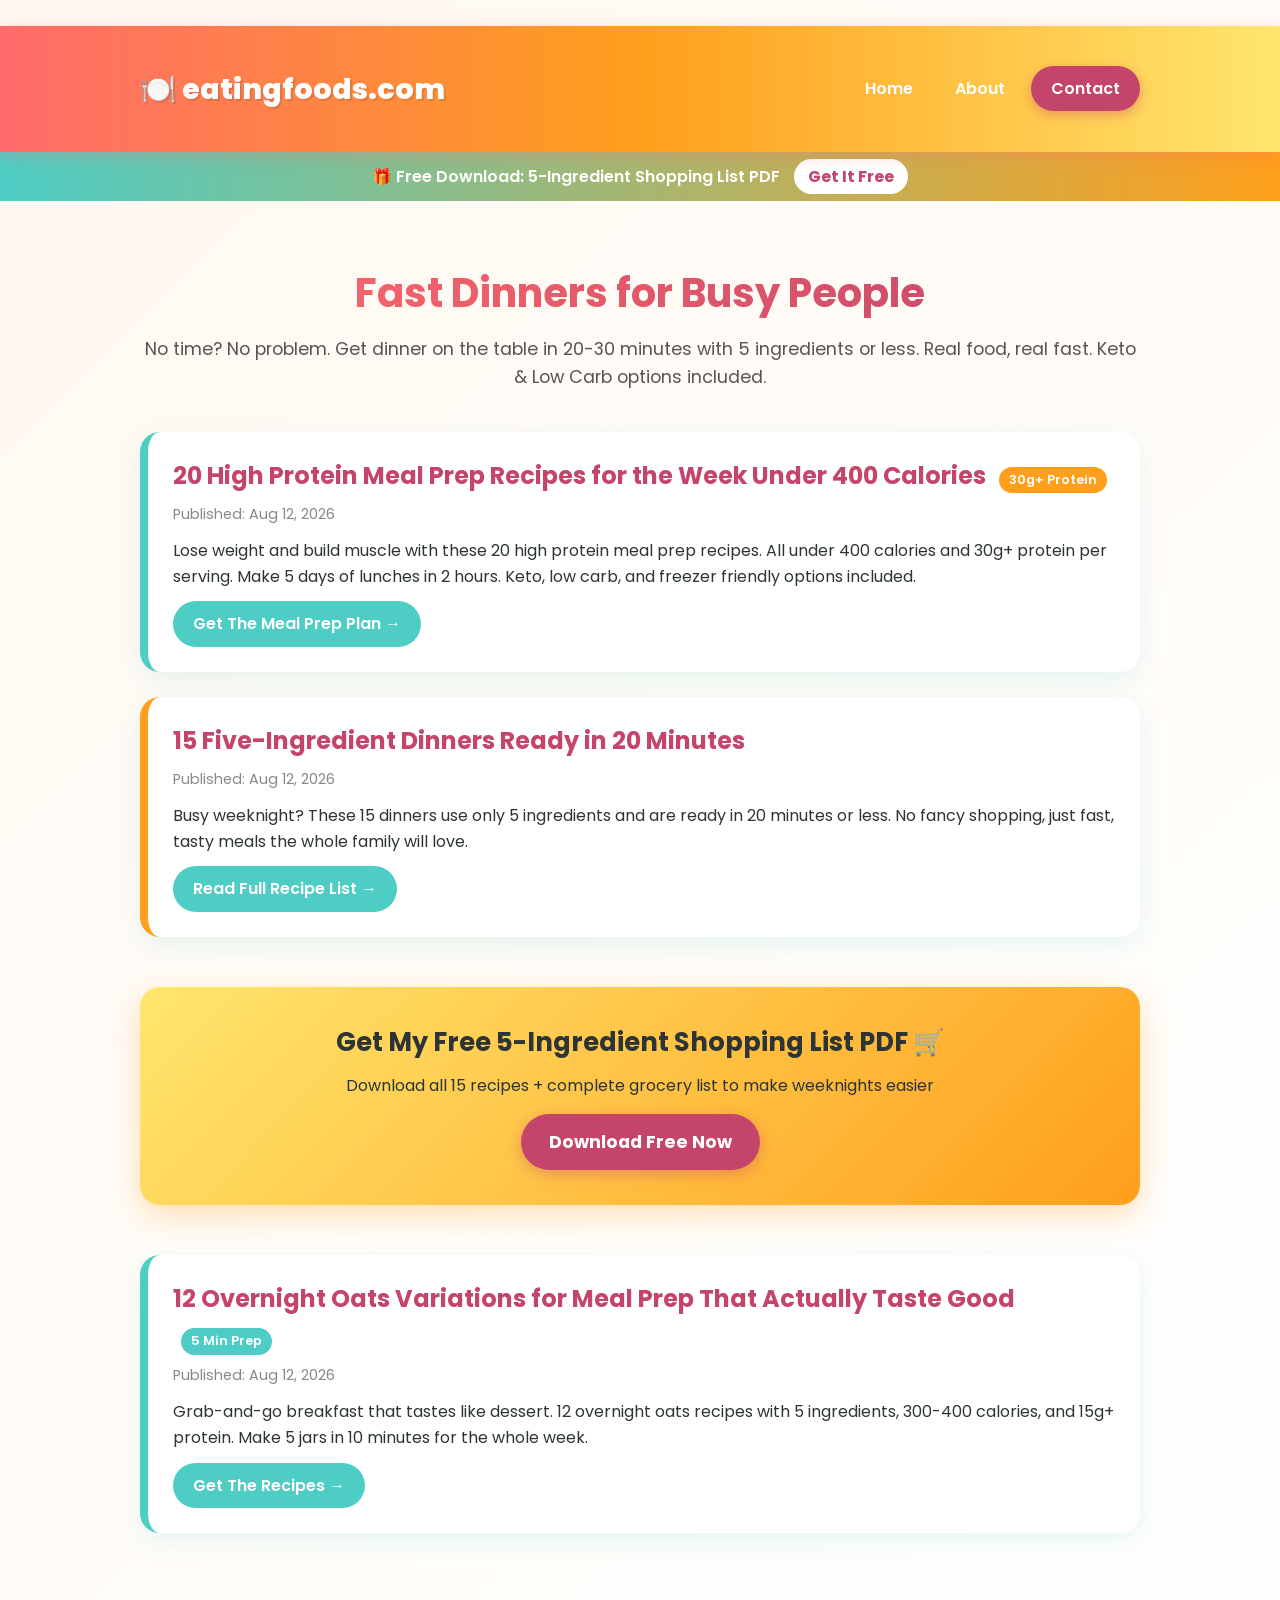
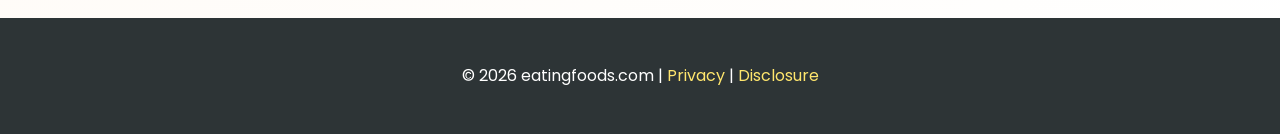
==== index.html @ 39c59da4 "Update index.html" ====
<!DOCTYPE html>
<html lang="en">
<head>
  <meta charset="UTF-8">
  <meta name="viewport" content="width=device-width, initial-scale=1.0">
  <title>eatingfoods.com - Fast Dinners for Busy People</title>
  <meta name="description" content="Quick, easy, and healthy dinner recipes ready in 30 minutes or less. Perfect for weeknights with 5 ingredients or less. Keto, Low Carb, and family friendly meals.">
  <link rel="canonical" href="https://eatingfoods.com/">
  <link href="https://fonts.googleapis.com/css2?family=Poppins:wght@400;600;800&display=swap" rel="stylesheet">

  <style>
    /* ===== COLOR PALETTE ===== */
    :root {
      --tomato: #FF6B6B;
      --lemon: #FFE66D;
      --mint: #4ECDC4;
      --peach: #FF9F1C;
      --berry: #C44569;
      --cream: #FFF8F0;
      --dark: #2D3436;
    }

    * { margin: 0; padding: 0; box-sizing: border-box; }

    body {
      font-family: 'Poppins', 'Segoe UI', sans-serif;
      background: linear-gradient(135deg, var(--cream) 0%, #FFFFFF 100%);
      color: var(--dark);
      line-height: 1.6;
    }

    .container {
      width: 90%;
      max-width: 1000px;
      margin: 0 auto;
      padding: 20px 0;
    }

    /* ===== HEADER ===== */
    header {
      background: linear-gradient(90deg, var(--tomato), var(--peach), var(--lemon));
      padding: 20px 0;
      box-shadow: 0 4px 15px rgba(255, 107, 107, 0.3);
      position: sticky;
      top: 0;
      z-index: 100;
    }

    .logo {
      font-size: 1.8rem;
      font-weight: 800;
      color: white;
      text-decoration: none;
      text-shadow: 2px 2px 0px rgba(0,0,0,0.1);
    }

    header .container {
      display: flex;
      justify-content: space-between;
      align-items: center;
    }

    nav {
      display: flex;
      gap: 10px;
      align-items: center;
    }

    nav a {
      color: white;
      text-decoration: none;
      font-weight: 600;
      padding: 8px 16px;
      border-radius: 20px;
      transition: all 0.3s ease;
    }

    nav a:hover {
      background: rgba(255,255,255,0.25);
      transform: translateY(-2px);
    }

    /* CONTACT BUTTON STYLE */
    nav a.btn-contact {
      background: var(--berry);
      color: white;
      padding: 10px 20px;
      border-radius: 30px;
      box-shadow: 0 4px 12px rgba(196, 69, 105, 0.4);
    }

    nav a.btn-contact:hover {
      background: var(--tomato);
      transform: translateY(-2px) scale(1.05);
    }

    /* ===== ANNOUNCEMENT BAR ===== */
    .announce-bar {
      background: linear-gradient(90deg, var(--mint), var(--peach));
      padding: 12px 0;
      text-align: center;
      color: white;
      font-weight: 600;
    }
    .announce-bar a {
      background: white;
      color: var(--berry);
      padding: 6px 14px;
      border-radius: 20px;
      text-decoration: none;
      margin-left: 10px;
      font-weight: 700;
      transition: all 0.3s ease;
    }
    .announce-bar a:hover {
      background: var(--lemon);
      transform: scale(1.05);
    }

    /* ===== MAIN CONTENT ===== */
    main h1 {
      font-size: 2.5rem;
      text-align: center;
      margin: 40px 0 10px;
      background: linear-gradient(90deg, var(--tomato), var(--berry));
      -webkit-background-clip: text;
      -webkit-text-fill-color: transparent;
      background-clip: text;
    }

    main > p {
      text-align: center;
      font-size: 1.1rem;
      color: #555;
      margin-bottom: 40px;
    }

    /* ===== POST CARDS ===== */
    .post-card {
      background: white;
      border-radius: 20px;
      padding: 25px;
      margin-bottom: 25px;
      box-shadow: 0 8px 25px rgba(78, 205, 196, 0.15);
      border-left: 8px solid var(--mint);
      transition: transform 0.3s ease, box-shadow 0.3s ease;
      position: relative;
    }

    .post-card.featured {
      border-left-color: var(--berry);
      background: linear-gradient(135deg, #FFF 0%, var(--cream) 100%);
    }

    .post-card.featured::before {
      content: "🔥 NEW";
      position: absolute;
      top: 15px;
      right: 20px;
      background: var(--tomato);
      color: white;
      font-size: 0.75rem;
      font-weight: 700;
      padding: 4px 10px;
      border-radius: 20px;
    }

    .post-card:nth-child(4) {
      border-left-color: var(--peach);
    }

    .post-card:nth-child(5) {
      border-left-color: var(--tomato);
    }

    .post-card:hover {
      transform: translateY(-5px);
      box-shadow: 0 12px 35px rgba(255, 107, 107, 0.25);
    }

    .post-card h2 a {
      color: var(--berry);
      text-decoration: none;
      font-size: 1.5rem;
    }

    .post-card h2 a:hover {
      color: var(--tomato);
      text-decoration: underline;
    }

    .meta {
      color: #888;
      font-size: 0.9rem;
      margin: 8px 0 12px;
    }

    .badge {
      display: inline-block;
      background: var(--mint);
      color: white;
      font-size: 0.8rem;
      font-weight: 600;
      padding: 3px 10px;
      border-radius: 15px;
      margin-left: 8px;
    }

    .badge.protein {
      background: var(--peach);
    }

    .post-card > a {
      display: inline-block;
      margin-top: 12px;
      background: var(--mint);
      color: white;
      padding: 10px 20px;
      border-radius: 30px;
      text-decoration: none;
      font-weight: 600;
      transition: all 0.3s ease;
    }

    .post-card > a:hover {
      background: var(--peach);
      transform: scale(1.05);
    }

    /* ===== CTA BOX ===== */
    .cta {
      background: linear-gradient(135deg, var(--lemon), var(--peach));
      padding: 35px;
      border-radius: 20px;
      text-align: center;
      margin: 50px 0;
      box-shadow: 0 10px 30px rgba(255, 159, 28, 0.3);
    }

    .cta h3 {
      font-size: 1.6rem;
      color: var(--dark);
      margin-bottom: 10px;
    }

    .cta a {
      display: inline-block;
      margin-top: 15px;
      background: var(--berry);
      color: white;
      padding: 14px 28px;
      border-radius: 50px;
      text-decoration: none;
      font-weight: 700;
      font-size: 1.1rem;
      box-shadow: 0 4px 15px rgba(196, 69, 105, 0.4);
      transition: all 0.3s ease;
    }

    .cta a:hover {
      background: var(--tomato);
      transform: translateY(-3px);
    }

    /* ===== FOOTER ===== */
    footer {
      background: var(--dark);
      color: white;
      text-align: center;
      padding: 25px 0;
      margin-top: 40px;
    }

    footer a {
      color: var(--lemon);
      text-decoration: none;
    }

    footer a:hover {
      text-decoration: underline;
    }

    /* ===== MOBILE ===== */
    @media (max-width: 600px) {
      main h1 { font-size: 2rem; }
      header .container { flex-direction: column; gap: 15px; }
      nav { gap: 8px; flex-wrap: wrap; justify-content: center; }
      nav a { margin-left: 0; }
      .post-card.featured::before { top: 10px; right: 15px; }
      .announce-bar { font-size: 0.9rem; }
    }
  </style>
<script async src="https://www.googletagmanager.com/gtag/js?id=G-RNJBMH4K9X"></script>
‎<script>
‎  window.dataLayer = window.dataLayer || [];
‎  function gtag(){dataLayer.push(arguments);}
‎  gtag('js', new Date());
‎  gtag('config', 'G-RNJBMH4K9X');
‎</script>
</head>
<body>
  <header>
    <div class="container">
      <a href="index.html" class="logo">🍽️ eatingfoods.com</a>
      <nav>
        <a href="index.html">Home</a>
        <a href="about.html">About</a>
        <a href="contact.html" class="btn-contact">Contact</a>
      </nav>
    </div>
  </header>

  <!-- ANNOUNCEMENT BAR WITH FORM LINK -->
  <div class="announce-bar">
    🎁 Free Download: 5-Ingredient Shopping List PDF 
    <a href="https://preview.mailerlite.io/forms/2571621/195590738332878400/share" target="_blank">Get It Free</a>
  </div>

  <main class="container">
    <h1>Fast Dinners for Busy People</h1>
    <p>No time? No problem. Get dinner on the table in 20-30 minutes with 5 ingredients or less. Real food, real fast. Keto & Low Carb options included.</p>

    <!-- NEW HIGH PROTEIN ARTICLE ADDED HERE -->
    <div class="post-card">
      <h2><a href="high-protein-meal-prep-400-calories.html">20 High Protein Meal Prep Recipes for the Week Under 400 Calories <span class="badge protein">30g+ Protein</span></a></h2>
      <p class="meta">Published: Aug 12, 2026</p>
      <p>Lose weight and build muscle with these 20 high protein meal prep recipes. All under 400 calories and 30g+ protein per serving. Make 5 days of lunches in 2 hours. Keto, low carb, and freezer friendly options included.</p>
      <a href="high-protein-meal-prep-400-calories.html">Get The Meal Prep Plan →</a>
    </div>

    <div class="post-card">
      <h2><a href="15 Five-ingredient Dinners Ready in 20 minutes.html">15 Five-Ingredient Dinners Ready in 20 Minutes</a></h2>
      <p class="meta">Published: Aug 12, 2026</p>
      <p>Busy weeknight? These 15 dinners use only 5 ingredients and are ready in 20 minutes or less. No fancy shopping, just fast, tasty meals the whole family will love.</p>
      <a href="15 Five-ingredient Dinners Ready in 20 minutes.html">Read Full Recipe List →</a>
    </div>

    <!-- UPDATED CTA WITH FORM LINK -->
    <div class="cta">
      <h3>Get My Free 5-Ingredient Shopping List PDF 🛒</h3>
      <p>Download all 15 recipes + complete grocery list to make weeknights easier</p>
      <a href="https://preview.mailerlite.io/forms/2571621/195590738332878400/share" target="_blank">Download Free Now</a>
    </div>

    <div class="post-card">
      <h2><a href="overnight-oats-meal-prep.html">12 Overnight Oats Variations for Meal Prep That Actually Taste Good <span class="badge">5 Min Prep</span></a></h2>
      <p class="meta">Published: Aug 12, 2026</p>
      <p>Grab-and-go breakfast that tastes like dessert. 12 overnight oats recipes with 5 ingredients, 300-400 calories, and 15g+ protein. Make 5 jars in 10 minutes for the whole week.</p>
      <a href="overnight-oats-meal-prep.html">Get The Recipes →</a>
    </div>
  </main>

  <footer>
    <div class="container">
      <p>© 2026 eatingfoods.com | <a href="#">Privacy</a> | <a href="#">Disclosure</a></p>
    </div>
  </footer>
</body>
</html>
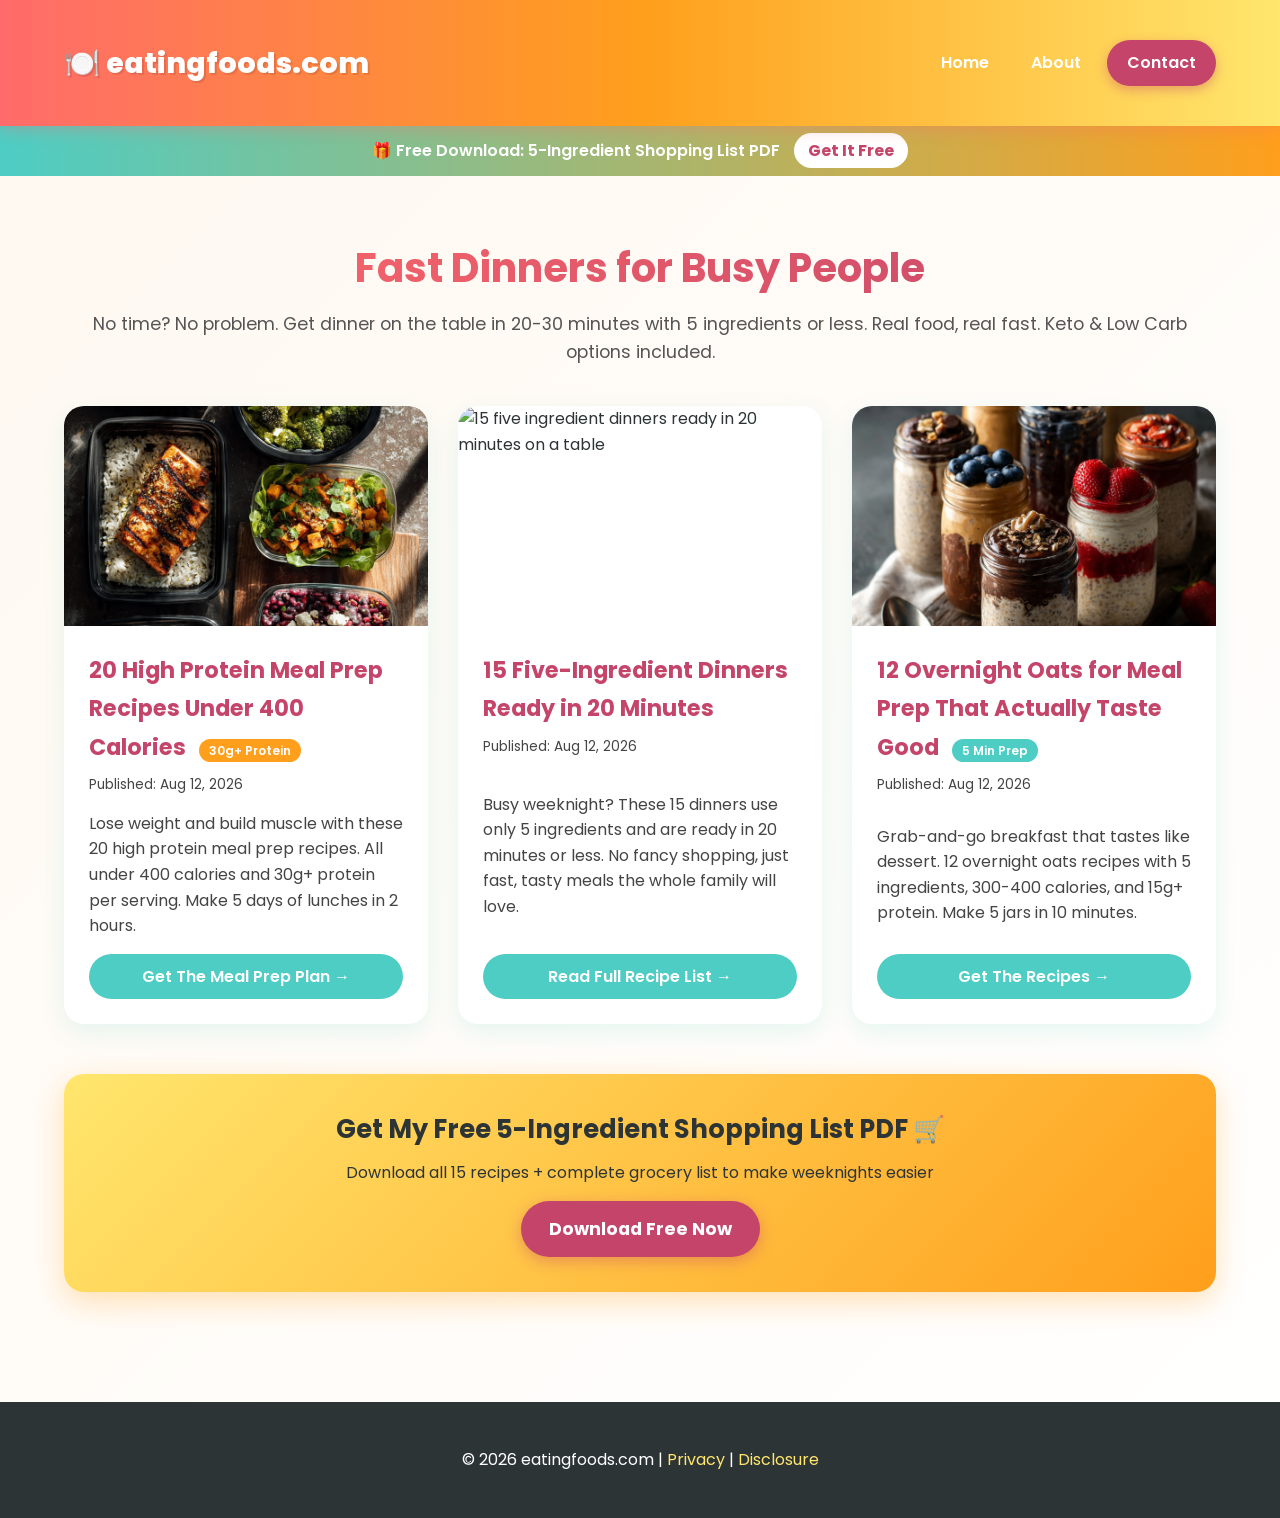
==== commit 26ff595d: "Update index.html" ====
--- a/index.html
+++ b/index.html
@@ -3,13 +3,12 @@
 <head>
   <meta charset="UTF-8">
   <meta name="viewport" content="width=device-width, initial-scale=1.0">
-  <title>eatingfoods.com - Fast Dinners for Busy People</title>
-  <meta name="description" content="Quick, easy, and healthy dinner recipes ready in 30 minutes or less. Perfect for weeknights with 5 ingredients or less. Keto, Low Carb, and family friendly meals.">
-  <link rel="canonical" href="https://eatingfoods.com/">
+  <title>eatingfoods.com - Quick Healthy Meal Prep & 20-Minute Dinners</title>
+  <meta name="description" content="Fast, healthy meal prep recipes for busy people. 20 high protein meals under 400 cal, 15 five-ingredient dinners in 20 min, and 12 overnight oats. Keto & low carb options.">
+  <link rel="canonical" href="https://patr1ck0j.github.io/eatingfoods/">
   <link href="https://fonts.googleapis.com/css2?family=Poppins:wght@400;600;800&display=swap" rel="stylesheet">
 
   <style>
-    /* ===== COLOR PALETTE ===== */
     :root {
       --tomato: #FF6B6B;
       --lemon: #FFE66D;
@@ -31,12 +30,11 @@
 
     .container {
       width: 90%;
-      max-width: 1000px;
+      max-width: 1200px;
       margin: 0 auto;
       padding: 20px 0;
     }
 
-    /* ===== HEADER ===== */
     header {
       background: linear-gradient(90deg, var(--tomato), var(--peach), var(--lemon));
       padding: 20px 0;
@@ -60,12 +58,7 @@
       align-items: center;
     }
 
-    nav {
-      display: flex;
-      gap: 10px;
-      align-items: center;
-    }
-
+    nav { display: flex; gap: 10px; align-items: center; }
     nav a {
       color: white;
       text-decoration: none;
@@ -74,13 +67,7 @@
       border-radius: 20px;
       transition: all 0.3s ease;
     }
-
-    nav a:hover {
-      background: rgba(255,255,255,0.25);
-      transform: translateY(-2px);
-    }
-
-    /* CONTACT BUTTON STYLE */
+    nav a:hover { background: rgba(255,255,255,0.25); transform: translateY(-2px); }
     nav a.btn-contact {
       background: var(--berry);
       color: white;
@@ -88,13 +75,8 @@
       border-radius: 30px;
       box-shadow: 0 4px 12px rgba(196, 69, 105, 0.4);
     }
-
-    nav a.btn-contact:hover {
-      background: var(--tomato);
-      transform: translateY(-2px) scale(1.05);
-    }
-
-    /* ===== ANNOUNCEMENT BAR ===== */
+    nav a.btn-contact:hover { background: var(--tomato); transform: translateY(-2px) scale(1.05); }
+
     .announce-bar {
       background: linear-gradient(90deg, var(--mint), var(--peach));
       padding: 12px 0;
@@ -112,12 +94,8 @@
       font-weight: 700;
       transition: all 0.3s ease;
     }
-    .announce-bar a:hover {
-      background: var(--lemon);
-      transform: scale(1.05);
-    }
-
-    /* ===== MAIN CONTENT ===== */
+    .announce-bar a:hover { background: var(--lemon); transform: scale(1.05); }
+
     main h1 {
       font-size: 2.5rem;
       text-align: center;
@@ -135,63 +113,53 @@
       margin-bottom: 40px;
     }
 
-    /* ===== POST CARDS ===== */
+    .post-grid {
+      display: grid;
+      grid-template-columns: repeat(auto-fit, minmax(320px, 1fr));
+      gap: 30px;
+      margin-bottom: 50px;
+    }
+
     .post-card {
       background: white;
       border-radius: 20px;
+      overflow: hidden;
+      box-shadow: 0 8px 25px rgba(78, 205, 196, 0.15);
+      transition: transform 0.3s ease, box-shadow 0.3s ease;
+      display: flex;
+      flex-direction: column;
+    }
+
+    .post-card:hover {
+      transform: translateY(-8px);
+      box-shadow: 0 12px 35px rgba(255, 107, 107, 0.25);
+    }
+
+    .post-card img {
+      width: 100%;
+      height: 220px;
+      object-fit: cover;
+      display: block;
+    }
+
+    .post-content {
       padding: 25px;
-      margin-bottom: 25px;
-      box-shadow: 0 8px 25px rgba(78, 205, 196, 0.15);
-      border-left: 8px solid var(--mint);
-      transition: transform 0.3s ease, box-shadow 0.3s ease;
-      position: relative;
-    }
-
-    .post-card.featured {
-      border-left-color: var(--berry);
-      background: linear-gradient(135deg, #FFF 0%, var(--cream) 100%);
-    }
-
-    .post-card.featured::before {
-      content: "🔥 NEW";
-      position: absolute;
-      top: 15px;
-      right: 20px;
-      background: var(--tomato);
-      color: white;
-      font-size: 0.75rem;
-      font-weight: 700;
-      padding: 4px 10px;
-      border-radius: 20px;
-    }
-
-    .post-card:nth-child(4) {
-      border-left-color: var(--peach);
-    }
-
-    .post-card:nth-child(5) {
-      border-left-color: var(--tomato);
-    }
-
-    .post-card:hover {
-      transform: translateY(-5px);
-      box-shadow: 0 12px 35px rgba(255, 107, 107, 0.25);
+      flex-grow: 1;
+      display: flex;
+      flex-direction: column;
     }
 
     .post-card h2 a {
       color: var(--berry);
       text-decoration: none;
-      font-size: 1.5rem;
-    }
-
-    .post-card h2 a:hover {
-      color: var(--tomato);
-      text-decoration: underline;
-    }
+      font-size: 1.4rem;
+      line-height: 1.3;
+    }
+    .post-card h2 a:hover { color: var(--tomato); text-decoration: underline; }
 
     .meta {
       color: #888;
-      font-size: 0.9rem;
+      font-size: 0.85rem;
       margin: 8px 0 12px;
     }
 
@@ -199,35 +167,34 @@
       display: inline-block;
       background: var(--mint);
       color: white;
-      font-size: 0.8rem;
+      font-size: 0.75rem;
       font-weight: 600;
-      padding: 3px 10px;
+      padding: 4px 10px;
       border-radius: 15px;
       margin-left: 8px;
     }
-
-    .badge.protein {
-      background: var(--peach);
-    }
-
-    .post-card > a {
+    .badge.protein { background: var(--peach); }
+
+    .post-card p {
+      flex-grow: 1;
+      margin-bottom: 15px;
+      color: #444;
+    }
+
+    .post-card .btn {
       display: inline-block;
-      margin-top: 12px;
+      margin-top: auto;
       background: var(--mint);
       color: white;
       padding: 10px 20px;
       border-radius: 30px;
       text-decoration: none;
       font-weight: 600;
+      text-align: center;
       transition: all 0.3s ease;
     }
-
-    .post-card > a:hover {
-      background: var(--peach);
-      transform: scale(1.05);
-    }
-
-    /* ===== CTA BOX ===== */
+    .post-card .btn:hover { background: var(--peach); transform: scale(1.05); }
+
     .cta {
       background: linear-gradient(135deg, var(--lemon), var(--peach));
       padding: 35px;
@@ -236,13 +203,7 @@
       margin: 50px 0;
       box-shadow: 0 10px 30px rgba(255, 159, 28, 0.3);
     }
-
-    .cta h3 {
-      font-size: 1.6rem;
-      color: var(--dark);
-      margin-bottom: 10px;
-    }
-
+    .cta h3 { font-size: 1.6rem; color: var(--dark); margin-bottom: 10px; }
     .cta a {
       display: inline-block;
       margin-top: 15px;
@@ -256,13 +217,8 @@
       box-shadow: 0 4px 15px rgba(196, 69, 105, 0.4);
       transition: all 0.3s ease;
     }
-
-    .cta a:hover {
-      background: var(--tomato);
-      transform: translateY(-3px);
-    }
-
-    /* ===== FOOTER ===== */
+    .cta a:hover { background: var(--tomato); transform: translateY(-3px); }
+
     footer {
       background: var(--dark);
       color: white;
@@ -270,33 +226,22 @@
       padding: 25px 0;
       margin-top: 40px;
     }
-
-    footer a {
-      color: var(--lemon);
-      text-decoration: none;
-    }
-
-    footer a:hover {
-      text-decoration: underline;
-    }
-
-    /* ===== MOBILE ===== */
-    @media (max-width: 600px) {
+    footer a { color: var(--lemon); text-decoration: none; }
+    footer a:hover { text-decoration: underline; }
+
+    @media (max-width: 768px) {
       main h1 { font-size: 2rem; }
       header .container { flex-direction: column; gap: 15px; }
-      nav { gap: 8px; flex-wrap: wrap; justify-content: center; }
-      nav a { margin-left: 0; }
-      .post-card.featured::before { top: 10px; right: 15px; }
-      .announce-bar { font-size: 0.9rem; }
+      .post-grid { grid-template-columns: 1fr; }
     }
   </style>
 <script async src="https://www.googletagmanager.com/gtag/js?id=G-RNJBMH4K9X"></script>
-‎<script>
-‎  window.dataLayer = window.dataLayer || [];
-‎  function gtag(){dataLayer.push(arguments);}
-‎  gtag('js', new Date());
-‎  gtag('config', 'G-RNJBMH4K9X');
-‎</script>
+<script>
+  window.dataLayer = window.dataLayer || [];
+  function gtag(){dataLayer.push(arguments);}
+  gtag('js', new Date());
+  gtag('config', 'G-RNJBMH4K9X');
+</script>
 </head>
 <body>
   <header>
@@ -310,7 +255,6 @@
     </div>
   </header>
 
-  <!-- ANNOUNCEMENT BAR WITH FORM LINK -->
   <div class="announce-bar">
     🎁 Free Download: 5-Ingredient Shopping List PDF 
     <a href="https://preview.mailerlite.io/forms/2571621/195590738332878400/share" target="_blank">Get It Free</a>
@@ -320,33 +264,45 @@
     <h1>Fast Dinners for Busy People</h1>
     <p>No time? No problem. Get dinner on the table in 20-30 minutes with 5 ingredients or less. Real food, real fast. Keto & Low Carb options included.</p>
 
-    <!-- NEW HIGH PROTEIN ARTICLE ADDED HERE -->
-    <div class="post-card">
-      <h2><a href="high-protein-meal-prep-400-calories.html">20 High Protein Meal Prep Recipes for the Week Under 400 Calories <span class="badge protein">30g+ Protein</span></a></h2>
-      <p class="meta">Published: Aug 12, 2026</p>
-      <p>Lose weight and build muscle with these 20 high protein meal prep recipes. All under 400 calories and 30g+ protein per serving. Make 5 days of lunches in 2 hours. Keto, low carb, and freezer friendly options included.</p>
-      <a href="high-protein-meal-prep-400-calories.html">Get The Meal Prep Plan →</a>
+    <!-- GRID OF POSTS -->
+    <div class="post-grid">
+      
+      <article class="post-card">
+        <img src="images/high-protein-meal-prep-400-calories.jpg" alt="20 high protein meal prep recipes under 400 calories in containers" loading="lazy">
+        <div class="post-content">
+          <h2><a href="high-protein-meal-prep-400-calories.html">20 High Protein Meal Prep Recipes Under 400 Calories <span class="badge protein">30g+ Protein</span></a></h2>
+          <p class="meta">Published: Aug 12, 2026</p>
+          <p>Lose weight and build muscle with these 20 high protein meal prep recipes. All under 400 calories and 30g+ protein per serving. Make 5 days of lunches in 2 hours.</p>
+          <a href="high-protein-meal-prep-400-calories.html" class="btn">Get The Meal Prep Plan →</a>
+        </div>
+      </article>
+
+      <article class="post-card">
+        <img src="images/15-Five-Ingredient-Dinners-Ready-in-20-Minutes.jpg" alt="15 five ingredient dinners ready in 20 minutes on a table" loading="lazy">
+        <div class="post-content">
+          <h2><a href="15 Five-ingredient Dinners Ready in 20 minutes.html">15 Five-Ingredient Dinners Ready in 20 Minutes</a></h2>
+          <p class="meta">Published: Aug 12, 2026</p>
+          <p>Busy weeknight? These 15 dinners use only 5 ingredients and are ready in 20 minutes or less. No fancy shopping, just fast, tasty meals the whole family will love.</p>
+          <a href="15 Five-ingredient Dinners Ready in 20 minutes.html" class="btn">Read Full Recipe List →</a>
+        </div>
+      </article>
+
+      <article class="post-card">
+        <img src="images/overnight-oats-meal-prep.jpg" alt="12 overnight oats meal prep jars with fruit toppings" loading="lazy">
+        <div class="post-content">
+          <h2><a href="overnight-oats-meal-prep.html">12 Overnight Oats for Meal Prep That Actually Taste Good <span class="badge">5 Min Prep</span></a></h2>
+          <p class="meta">Published: Aug 12, 2026</p>
+          <p>Grab-and-go breakfast that tastes like dessert. 12 overnight oats recipes with 5 ingredients, 300-400 calories, and 15g+ protein. Make 5 jars in 10 minutes.</p>
+          <a href="overnight-oats-meal-prep.html" class="btn">Get The Recipes →</a>
+        </div>
+      </article>
+
     </div>
 
-    <div class="post-card">
-      <h2><a href="15 Five-ingredient Dinners Ready in 20 minutes.html">15 Five-Ingredient Dinners Ready in 20 Minutes</a></h2>
-      <p class="meta">Published: Aug 12, 2026</p>
-      <p>Busy weeknight? These 15 dinners use only 5 ingredients and are ready in 20 minutes or less. No fancy shopping, just fast, tasty meals the whole family will love.</p>
-      <a href="15 Five-ingredient Dinners Ready in 20 minutes.html">Read Full Recipe List →</a>
-    </div>
-
-    <!-- UPDATED CTA WITH FORM LINK -->
     <div class="cta">
       <h3>Get My Free 5-Ingredient Shopping List PDF 🛒</h3>
       <p>Download all 15 recipes + complete grocery list to make weeknights easier</p>
       <a href="https://preview.mailerlite.io/forms/2571621/195590738332878400/share" target="_blank">Download Free Now</a>
-    </div>
-
-    <div class="post-card">
-      <h2><a href="overnight-oats-meal-prep.html">12 Overnight Oats Variations for Meal Prep That Actually Taste Good <span class="badge">5 Min Prep</span></a></h2>
-      <p class="meta">Published: Aug 12, 2026</p>
-      <p>Grab-and-go breakfast that tastes like dessert. 12 overnight oats recipes with 5 ingredients, 300-400 calories, and 15g+ protein. Make 5 jars in 10 minutes for the whole week.</p>
-      <a href="overnight-oats-meal-prep.html">Get The Recipes →</a>
     </div>
   </main>
 
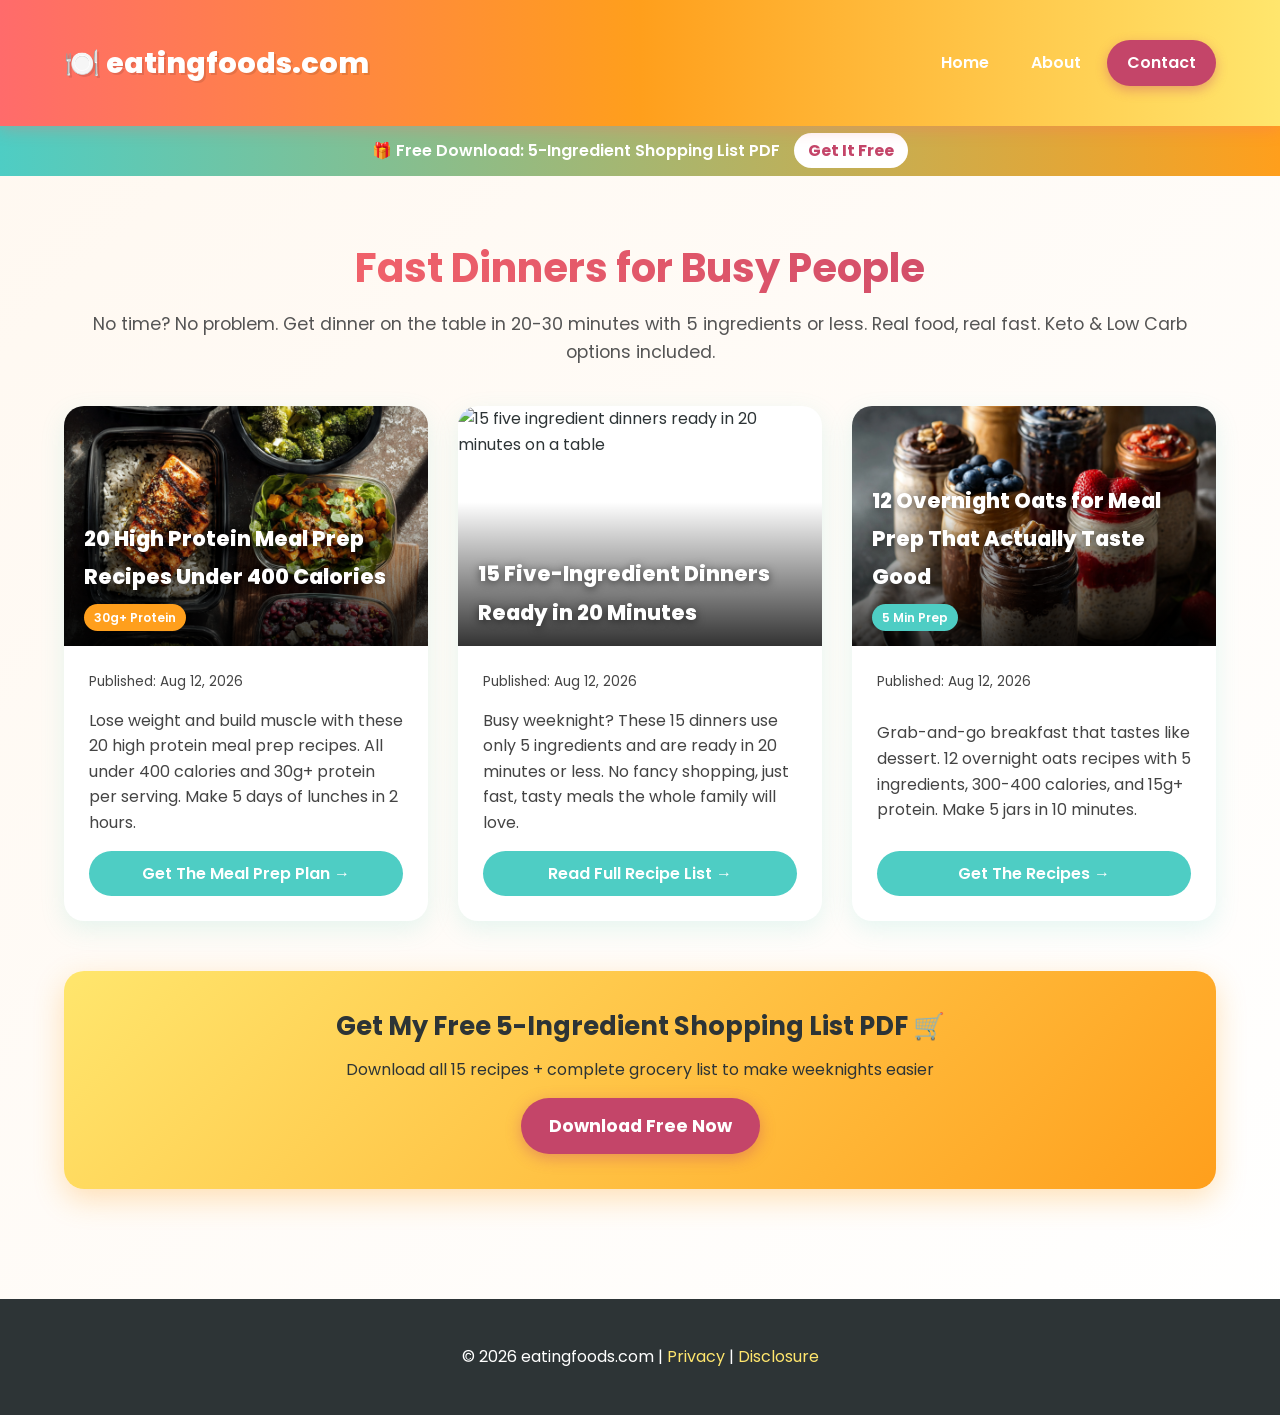
==== commit 21cff086: "Update index.html" ====
--- a/index.html
+++ b/index.html
@@ -135,12 +135,64 @@
       box-shadow: 0 12px 35px rgba(255, 107, 107, 0.25);
     }
 
+    /* ===== IMAGE WITH TITLE OVERLAY ===== */
+    .post-image {
+      position: relative;
+      width: 100%;
+      height: 240px;
+      overflow: hidden;
+    }
+
     .post-card img {
       width: 100%;
-      height: 220px;
+      height: 100%;
       object-fit: cover;
       display: block;
-    }
+      transition: transform 0.4s ease;
+    }
+
+    .post-card:hover img {
+      transform: scale(1.05);
+    }
+
+    .post-image::after {
+      content: '';
+      position: absolute;
+      bottom: 0;
+      left: 0;
+      right: 0;
+      height: 60%;
+      background: linear-gradient(to top, rgba(0,0,0,0.8) 0%, rgba(0,0,0,0) 100%);
+    }
+
+    .post-title-overlay {
+      position: absolute;
+      bottom: 15px;
+      left: 20px;
+      right: 20px;
+      z-index: 2;
+      color: white;
+    }
+
+    .post-title-overlay h2 a {
+      color: white;
+      text-decoration: none;
+      font-size: 1.3rem;
+      font-weight: 800;
+      line-height: 1.3;
+      text-shadow: 0 2px 8px rgba(0,0,0,0.6);
+    }
+
+    .post-title-overlay h2 a:hover {
+      color: var(--lemon);
+    }
+
+    .post-title-overlay .badge {
+      margin-left: 0;
+      margin-top: 8px;
+      display: inline-block;
+    }
+    /* ===== END OVERLAY ===== */
 
     .post-content {
       padding: 25px;
@@ -149,18 +201,10 @@
       flex-direction: column;
     }
 
-    .post-card h2 a {
-      color: var(--berry);
-      text-decoration: none;
-      font-size: 1.4rem;
-      line-height: 1.3;
-    }
-    .post-card h2 a:hover { color: var(--tomato); text-decoration: underline; }
-
     .meta {
       color: #888;
       font-size: 0.85rem;
-      margin: 8px 0 12px;
+      margin-bottom: 12px;
     }
 
     .badge {
@@ -233,6 +277,7 @@
       main h1 { font-size: 2rem; }
       header .container { flex-direction: column; gap: 15px; }
       .post-grid { grid-template-columns: 1fr; }
+      .post-title-overlay h2 a { font-size: 1.1rem; }
     }
   </style>
 <script async src="https://www.googletagmanager.com/gtag/js?id=G-RNJBMH4K9X"></script>
@@ -268,9 +313,14 @@
     <div class="post-grid">
       
       <article class="post-card">
-        <img src="images/high-protein-meal-prep-400-calories.jpg" alt="20 high protein meal prep recipes under 400 calories in containers" loading="lazy">
+        <div class="post-image">
+          <img src="images/high-protein-meal-prep-400-calories.jpg" alt="20 high protein meal prep recipes under 400 calories in containers" loading="lazy">
+          <div class="post-title-overlay">
+            <h2><a href="high-protein-meal-prep-400-calories.html">20 High Protein Meal Prep Recipes Under 400 Calories</a></h2>
+            <span class="badge protein">30g+ Protein</span>
+          </div>
+        </div>
         <div class="post-content">
-          <h2><a href="high-protein-meal-prep-400-calories.html">20 High Protein Meal Prep Recipes Under 400 Calories <span class="badge protein">30g+ Protein</span></a></h2>
           <p class="meta">Published: Aug 12, 2026</p>
           <p>Lose weight and build muscle with these 20 high protein meal prep recipes. All under 400 calories and 30g+ protein per serving. Make 5 days of lunches in 2 hours.</p>
           <a href="high-protein-meal-prep-400-calories.html" class="btn">Get The Meal Prep Plan →</a>
@@ -278,9 +328,13 @@
       </article>
 
       <article class="post-card">
-        <img src="images/15-Five-Ingredient-Dinners-Ready-in-20-Minutes.jpg" alt="15 five ingredient dinners ready in 20 minutes on a table" loading="lazy">
+        <div class="post-image">
+          <img src="images/15-Five-Ingredient-Dinners-Ready-in-20-Minutes.jpg" alt="15 five ingredient dinners ready in 20 minutes on a table" loading="lazy">
+          <div class="post-title-overlay">
+            <h2><a href="15 Five-ingredient Dinners Ready in 20 minutes.html">15 Five-Ingredient Dinners Ready in 20 Minutes</a></h2>
+          </div>
+        </div>
         <div class="post-content">
-          <h2><a href="15 Five-ingredient Dinners Ready in 20 minutes.html">15 Five-Ingredient Dinners Ready in 20 Minutes</a></h2>
           <p class="meta">Published: Aug 12, 2026</p>
           <p>Busy weeknight? These 15 dinners use only 5 ingredients and are ready in 20 minutes or less. No fancy shopping, just fast, tasty meals the whole family will love.</p>
           <a href="15 Five-ingredient Dinners Ready in 20 minutes.html" class="btn">Read Full Recipe List →</a>
@@ -288,9 +342,14 @@
       </article>
 
       <article class="post-card">
-        <img src="images/overnight-oats-meal-prep.jpg" alt="12 overnight oats meal prep jars with fruit toppings" loading="lazy">
+        <div class="post-image">
+          <img src="images/overnight-oats-meal-prep.jpg" alt="12 overnight oats meal prep jars with fruit toppings" loading="lazy">
+          <div class="post-title-overlay">
+            <h2><a href="overnight-oats-meal-prep.html">12 Overnight Oats for Meal Prep That Actually Taste Good</a></h2>
+            <span class="badge">5 Min Prep</span>
+          </div>
+        </div>
         <div class="post-content">
-          <h2><a href="overnight-oats-meal-prep.html">12 Overnight Oats for Meal Prep That Actually Taste Good <span class="badge">5 Min Prep</span></a></h2>
           <p class="meta">Published: Aug 12, 2026</p>
           <p>Grab-and-go breakfast that tastes like dessert. 12 overnight oats recipes with 5 ingredients, 300-400 calories, and 15g+ protein. Make 5 jars in 10 minutes.</p>
           <a href="overnight-oats-meal-prep.html" class="btn">Get The Recipes →</a>
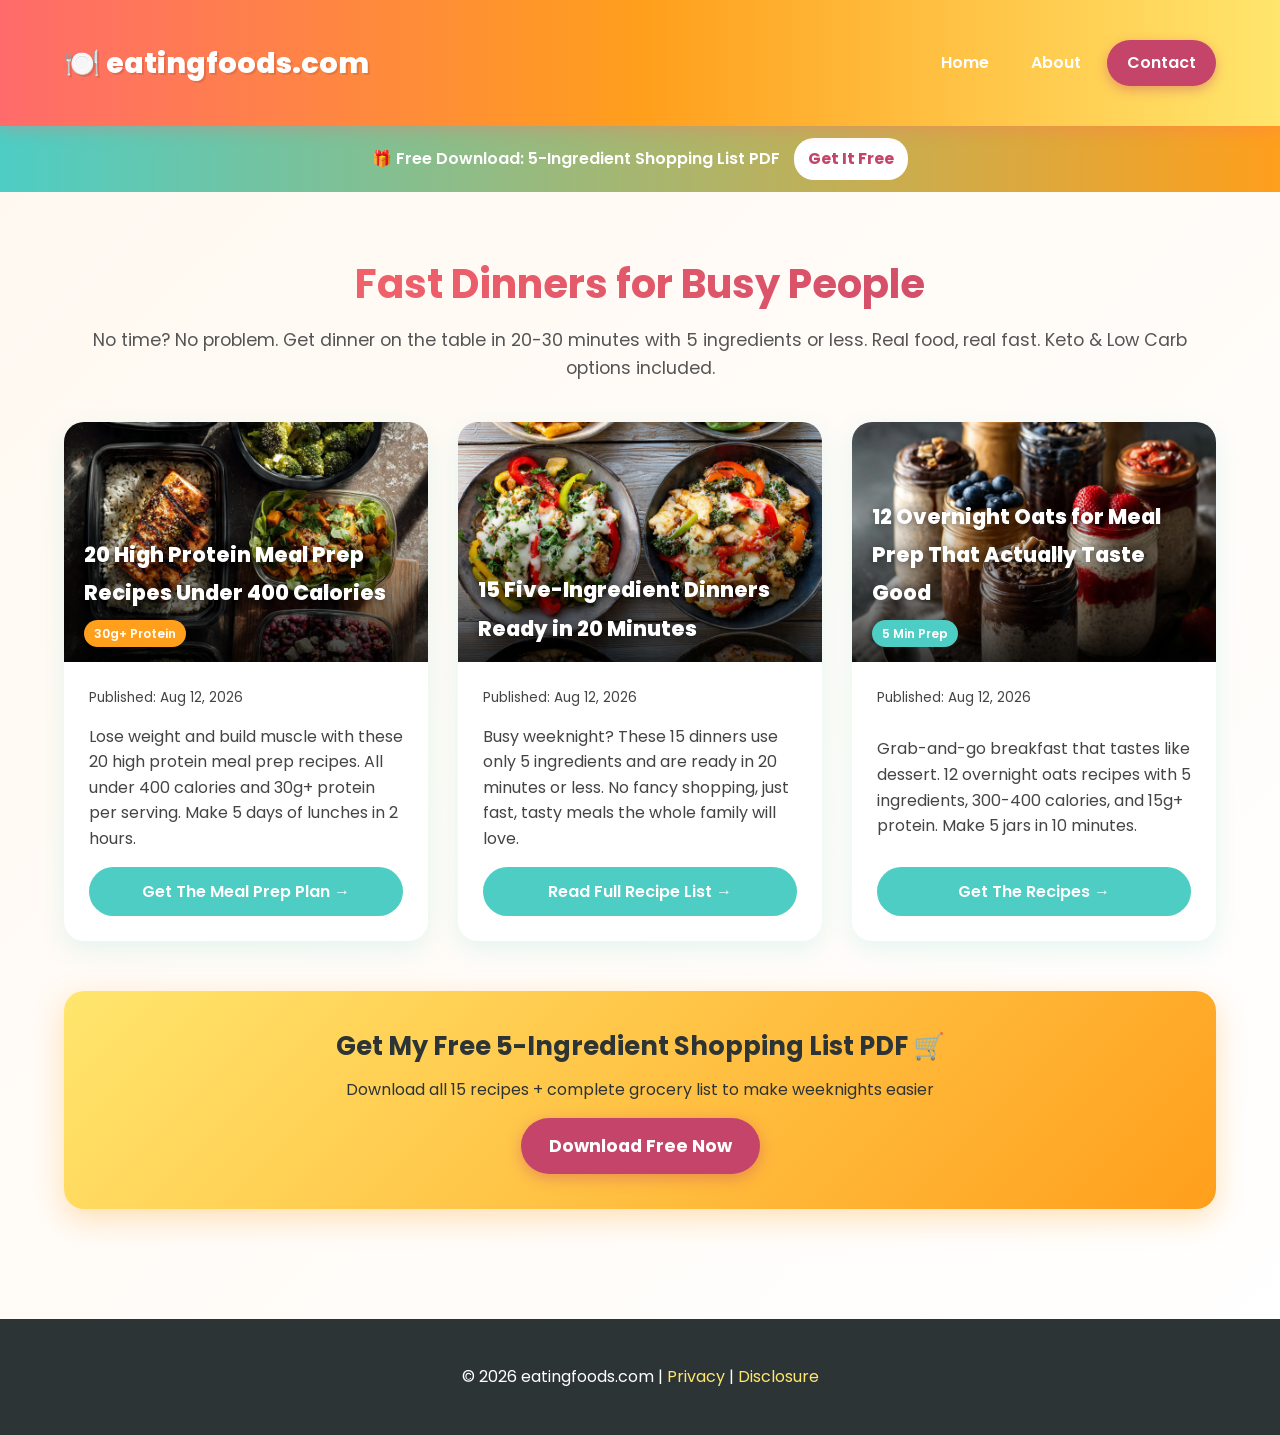
==== commit 74811811: "Add files via upload" ====
--- a/index.html
+++ b/index.html
@@ -1,374 +1,402 @@
-<!DOCTYPE html>
-<html lang="en">
-<head>
-  <meta charset="UTF-8">
-  <meta name="viewport" content="width=device-width, initial-scale=1.0">
-  <title>eatingfoods.com - Quick Healthy Meal Prep & 20-Minute Dinners</title>
-  <meta name="description" content="Fast, healthy meal prep recipes for busy people. 20 high protein meals under 400 cal, 15 five-ingredient dinners in 20 min, and 12 overnight oats. Keto & low carb options.">
-  <link rel="canonical" href="https://patr1ck0j.github.io/eatingfoods/">
-  <link href="https://fonts.googleapis.com/css2?family=Poppins:wght@400;600;800&display=swap" rel="stylesheet">
-
-  <style>
-    :root {
-      --tomato: #FF6B6B;
-      --lemon: #FFE66D;
-      --mint: #4ECDC4;
-      --peach: #FF9F1C;
-      --berry: #C44569;
-      --cream: #FFF8F0;
-      --dark: #2D3436;
-    }
-
-    * { margin: 0; padding: 0; box-sizing: border-box; }
-
-    body {
-      font-family: 'Poppins', 'Segoe UI', sans-serif;
-      background: linear-gradient(135deg, var(--cream) 0%, #FFFFFF 100%);
-      color: var(--dark);
-      line-height: 1.6;
-    }
-
-    .container {
-      width: 90%;
-      max-width: 1200px;
-      margin: 0 auto;
-      padding: 20px 0;
-    }
-
-    header {
-      background: linear-gradient(90deg, var(--tomato), var(--peach), var(--lemon));
-      padding: 20px 0;
-      box-shadow: 0 4px 15px rgba(255, 107, 107, 0.3);
-      position: sticky;
-      top: 0;
-      z-index: 100;
-    }
-
-    .logo {
-      font-size: 1.8rem;
-      font-weight: 800;
-      color: white;
-      text-decoration: none;
-      text-shadow: 2px 2px 0px rgba(0,0,0,0.1);
-    }
-
-    header .container {
-      display: flex;
-      justify-content: space-between;
-      align-items: center;
-    }
-
-    nav { display: flex; gap: 10px; align-items: center; }
-    nav a {
-      color: white;
-      text-decoration: none;
-      font-weight: 600;
-      padding: 8px 16px;
-      border-radius: 20px;
-      transition: all 0.3s ease;
-    }
-    nav a:hover { background: rgba(255,255,255,0.25); transform: translateY(-2px); }
-    nav a.btn-contact {
-      background: var(--berry);
-      color: white;
-      padding: 10px 20px;
-      border-radius: 30px;
-      box-shadow: 0 4px 12px rgba(196, 69, 105, 0.4);
-    }
-    nav a.btn-contact:hover { background: var(--tomato); transform: translateY(-2px) scale(1.05); }
-
-    .announce-bar {
-      background: linear-gradient(90deg, var(--mint), var(--peach));
-      padding: 12px 0;
-      text-align: center;
-      color: white;
-      font-weight: 600;
-    }
-    .announce-bar a {
-      background: white;
-      color: var(--berry);
-      padding: 6px 14px;
-      border-radius: 20px;
-      text-decoration: none;
-      margin-left: 10px;
-      font-weight: 700;
-      transition: all 0.3s ease;
-    }
-    .announce-bar a:hover { background: var(--lemon); transform: scale(1.05); }
-
-    main h1 {
-      font-size: 2.5rem;
-      text-align: center;
-      margin: 40px 0 10px;
-      background: linear-gradient(90deg, var(--tomato), var(--berry));
-      -webkit-background-clip: text;
-      -webkit-text-fill-color: transparent;
-      background-clip: text;
-    }
-
-    main > p {
-      text-align: center;
-      font-size: 1.1rem;
-      color: #555;
-      margin-bottom: 40px;
-    }
-
-    .post-grid {
-      display: grid;
-      grid-template-columns: repeat(auto-fit, minmax(320px, 1fr));
-      gap: 30px;
-      margin-bottom: 50px;
-    }
-
-    .post-card {
-      background: white;
-      border-radius: 20px;
-      overflow: hidden;
-      box-shadow: 0 8px 25px rgba(78, 205, 196, 0.15);
-      transition: transform 0.3s ease, box-shadow 0.3s ease;
-      display: flex;
-      flex-direction: column;
-    }
-
-    .post-card:hover {
-      transform: translateY(-8px);
-      box-shadow: 0 12px 35px rgba(255, 107, 107, 0.25);
-    }
-
-    /* ===== IMAGE WITH TITLE OVERLAY ===== */
-    .post-image {
-      position: relative;
-      width: 100%;
-      height: 240px;
-      overflow: hidden;
-    }
-
-    .post-card img {
-      width: 100%;
-      height: 100%;
-      object-fit: cover;
-      display: block;
-      transition: transform 0.4s ease;
-    }
-
-    .post-card:hover img {
-      transform: scale(1.05);
-    }
-
-    .post-image::after {
-      content: '';
-      position: absolute;
-      bottom: 0;
-      left: 0;
-      right: 0;
-      height: 60%;
-      background: linear-gradient(to top, rgba(0,0,0,0.8) 0%, rgba(0,0,0,0) 100%);
-    }
-
-    .post-title-overlay {
-      position: absolute;
-      bottom: 15px;
-      left: 20px;
-      right: 20px;
-      z-index: 2;
-      color: white;
-    }
-
-    .post-title-overlay h2 a {
-      color: white;
-      text-decoration: none;
-      font-size: 1.3rem;
-      font-weight: 800;
-      line-height: 1.3;
-      text-shadow: 0 2px 8px rgba(0,0,0,0.6);
-    }
-
-    .post-title-overlay h2 a:hover {
-      color: var(--lemon);
-    }
-
-    .post-title-overlay .badge {
-      margin-left: 0;
-      margin-top: 8px;
-      display: inline-block;
-    }
-    /* ===== END OVERLAY ===== */
-
-    .post-content {
-      padding: 25px;
-      flex-grow: 1;
-      display: flex;
-      flex-direction: column;
-    }
-
-    .meta {
-      color: #888;
-      font-size: 0.85rem;
-      margin-bottom: 12px;
-    }
-
-    .badge {
-      display: inline-block;
-      background: var(--mint);
-      color: white;
-      font-size: 0.75rem;
-      font-weight: 600;
-      padding: 4px 10px;
-      border-radius: 15px;
-      margin-left: 8px;
-    }
-    .badge.protein { background: var(--peach); }
-
-    .post-card p {
-      flex-grow: 1;
-      margin-bottom: 15px;
-      color: #444;
-    }
-
-    .post-card .btn {
-      display: inline-block;
-      margin-top: auto;
-      background: var(--mint);
-      color: white;
-      padding: 10px 20px;
-      border-radius: 30px;
-      text-decoration: none;
-      font-weight: 600;
-      text-align: center;
-      transition: all 0.3s ease;
-    }
-    .post-card .btn:hover { background: var(--peach); transform: scale(1.05); }
-
-    .cta {
-      background: linear-gradient(135deg, var(--lemon), var(--peach));
-      padding: 35px;
-      border-radius: 20px;
-      text-align: center;
-      margin: 50px 0;
-      box-shadow: 0 10px 30px rgba(255, 159, 28, 0.3);
-    }
-    .cta h3 { font-size: 1.6rem; color: var(--dark); margin-bottom: 10px; }
-    .cta a {
-      display: inline-block;
-      margin-top: 15px;
-      background: var(--berry);
-      color: white;
-      padding: 14px 28px;
-      border-radius: 50px;
-      text-decoration: none;
-      font-weight: 700;
-      font-size: 1.1rem;
-      box-shadow: 0 4px 15px rgba(196, 69, 105, 0.4);
-      transition: all 0.3s ease;
-    }
-    .cta a:hover { background: var(--tomato); transform: translateY(-3px); }
-
-    footer {
-      background: var(--dark);
-      color: white;
-      text-align: center;
-      padding: 25px 0;
-      margin-top: 40px;
-    }
-    footer a { color: var(--lemon); text-decoration: none; }
-    footer a:hover { text-decoration: underline; }
-
-    @media (max-width: 768px) {
-      main h1 { font-size: 2rem; }
-      header .container { flex-direction: column; gap: 15px; }
-      .post-grid { grid-template-columns: 1fr; }
-      .post-title-overlay h2 a { font-size: 1.1rem; }
-    }
-  </style>
-<script async src="https://www.googletagmanager.com/gtag/js?id=G-RNJBMH4K9X"></script>
-<script>
-  window.dataLayer = window.dataLayer || [];
-  function gtag(){dataLayer.push(arguments);}
-  gtag('js', new Date());
-  gtag('config', 'G-RNJBMH4K9X');
-</script>
-</head>
-<body>
-  <header>
-    <div class="container">
-      <a href="index.html" class="logo">🍽️ eatingfoods.com</a>
-      <nav>
-        <a href="index.html">Home</a>
-        <a href="about.html">About</a>
-        <a href="contact.html" class="btn-contact">Contact</a>
-      </nav>
-    </div>
-  </header>
-
-  <div class="announce-bar">
-    🎁 Free Download: 5-Ingredient Shopping List PDF 
-    <a href="https://preview.mailerlite.io/forms/2571621/195590738332878400/share" target="_blank">Get It Free</a>
-  </div>
-
-  <main class="container">
-    <h1>Fast Dinners for Busy People</h1>
-    <p>No time? No problem. Get dinner on the table in 20-30 minutes with 5 ingredients or less. Real food, real fast. Keto & Low Carb options included.</p>
-
-    <!-- GRID OF POSTS -->
-    <div class="post-grid">
-      
-      <article class="post-card">
-        <div class="post-image">
-          <img src="images/high-protein-meal-prep-400-calories.jpg" alt="20 high protein meal prep recipes under 400 calories in containers" loading="lazy">
-          <div class="post-title-overlay">
-            <h2><a href="high-protein-meal-prep-400-calories.html">20 High Protein Meal Prep Recipes Under 400 Calories</a></h2>
-            <span class="badge protein">30g+ Protein</span>
-          </div>
-        </div>
-        <div class="post-content">
-          <p class="meta">Published: Aug 12, 2026</p>
-          <p>Lose weight and build muscle with these 20 high protein meal prep recipes. All under 400 calories and 30g+ protein per serving. Make 5 days of lunches in 2 hours.</p>
-          <a href="high-protein-meal-prep-400-calories.html" class="btn">Get The Meal Prep Plan →</a>
-        </div>
-      </article>
-
-      <article class="post-card">
-        <div class="post-image">
-          <img src="images/15-Five-Ingredient-Dinners-Ready-in-20-Minutes.jpg" alt="15 five ingredient dinners ready in 20 minutes on a table" loading="lazy">
-          <div class="post-title-overlay">
-            <h2><a href="15 Five-ingredient Dinners Ready in 20 minutes.html">15 Five-Ingredient Dinners Ready in 20 Minutes</a></h2>
-          </div>
-        </div>
-        <div class="post-content">
-          <p class="meta">Published: Aug 12, 2026</p>
-          <p>Busy weeknight? These 15 dinners use only 5 ingredients and are ready in 20 minutes or less. No fancy shopping, just fast, tasty meals the whole family will love.</p>
-          <a href="15 Five-ingredient Dinners Ready in 20 minutes.html" class="btn">Read Full Recipe List →</a>
-        </div>
-      </article>
-
-      <article class="post-card">
-        <div class="post-image">
-          <img src="images/overnight-oats-meal-prep.jpg" alt="12 overnight oats meal prep jars with fruit toppings" loading="lazy">
-          <div class="post-title-overlay">
-            <h2><a href="overnight-oats-meal-prep.html">12 Overnight Oats for Meal Prep That Actually Taste Good</a></h2>
-            <span class="badge">5 Min Prep</span>
-          </div>
-        </div>
-        <div class="post-content">
-          <p class="meta">Published: Aug 12, 2026</p>
-          <p>Grab-and-go breakfast that tastes like dessert. 12 overnight oats recipes with 5 ingredients, 300-400 calories, and 15g+ protein. Make 5 jars in 10 minutes.</p>
-          <a href="overnight-oats-meal-prep.html" class="btn">Get The Recipes →</a>
-        </div>
-      </article>
-
-    </div>
-
-    <div class="cta">
-      <h3>Get My Free 5-Ingredient Shopping List PDF 🛒</h3>
-      <p>Download all 15 recipes + complete grocery list to make weeknights easier</p>
-      <a href="https://preview.mailerlite.io/forms/2571621/195590738332878400/share" target="_blank">Download Free Now</a>
-    </div>
-  </main>
-
-  <footer>
-    <div class="container">
-      <p>© 2026 eatingfoods.com | <a href="#">Privacy</a> | <a href="#">Disclosure</a></p>
-    </div>
-  </footer>
-</body>
-</html>
+<!DOCTYPE html>
+<html lang="en">
+<head>
+  <meta charset="UTF-8">
+  <meta name="viewport" content="width=device-width, initial-scale=1.0">
+  <title>eatingfoods.com - Quick Healthy Meal Prep & 20-Minute Dinners</title>
+  <meta name="description" content="Fast, healthy meal prep recipes for busy people. 20 high protein meals under 400 cal, 15 five-ingredient dinners in 20 min, and 12 overnight oats. Keto & low carb options.">
+  <link rel="canonical" href="https://eatingfoods.com/">
+  <meta property="og:title" content="eatingfoods.com - Quick Healthy Meal Prep & 20-Minute Dinners">
+  <meta property="og:description" content="Fast, healthy meal prep recipes for busy people. High protein, 5-ingredient dinners, overnight oats. Keto & low carb options.">
+  <meta property="og:type" content="website">
+  <meta property="og:url" content="https://eatingfoods.com/">
+  <meta property="og:image" content="https://eatingfoods.com/images/overnight-oats-meal-prep.jpg">
+  <meta name="twitter:card" content="summary_large_image">
+  <meta name="twitter:title" content="eatingfoods.com - Quick Healthy Meal Prep">
+  <meta name="twitter:description" content="Fast, healthy meal prep recipes for busy people.">
+  <meta name="twitter:image" content="https://eatingfoods.com/images/overnight-oats-meal-prep.jpg">
+  <script type="application/ld+json">
+  {
+    "@context": "https://schema.org",
+    "@type": "WebSite",
+    "name": "eatingfoods.com",
+    "url": "https://eatingfoods.com/",
+    "description": "Fast, healthy meal prep recipes for busy people.",
+    "publisher": {
+      "@type": "Organization",
+      "name": "eatingfoods.com",
+      "url": "https://eatingfoods.com/"
+    }
+  }
+  </script>
+  <link href="https://fonts.googleapis.com/css2?family=Poppins:wght@400;600;800&display=swap" rel="stylesheet">
+
+  <style>
+    :root {
+      --tomato: #FF6B6B;
+      --lemon: #FFE66D;
+      --mint: #4ECDC4;
+      --peach: #FF9F1C;
+      --berry: #C44569;
+      --cream: #FFF8F0;
+      --dark: #2D3436;
+    }
+
+    * { margin: 0; padding: 0; box-sizing: border-box; }
+
+    body {
+      font-family: 'Poppins', 'Segoe UI', sans-serif;
+      background: linear-gradient(135deg, var(--cream) 0%, #FFFFFF 100%);
+      color: var(--dark);
+      line-height: 1.6;
+    }
+
+    .container {
+      width: 90%;
+      max-width: 1200px;
+      margin: 0 auto;
+      padding: 20px 0;
+    }
+
+    header {
+      background: linear-gradient(90deg, var(--tomato), var(--peach), var(--lemon));
+      padding: 20px 0;
+      box-shadow: 0 4px 15px rgba(255, 107, 107, 0.3);
+      position: sticky;
+      top: 0;
+      z-index: 100;
+    }
+
+    .logo {
+      font-size: 1.8rem;
+      font-weight: 800;
+      color: white;
+      text-decoration: none;
+      text-shadow: 2px 2px 0px rgba(0,0,0,0.1);
+    }
+
+    header .container {
+      display: flex;
+      justify-content: space-between;
+      align-items: center;
+    }
+
+    nav { display: flex; gap: 10px; align-items: center; }
+    nav a {
+      color: white;
+      text-decoration: none;
+      font-weight: 600;
+      padding: 10px 16px;
+      border-radius: 20px;
+      transition: all 0.3s ease;
+      min-height: 44px;
+      display: flex;
+      align-items: center;
+    }
+    nav a:hover { background: rgba(255,255,255,0.25); transform: translateY(-2px); }
+    nav a.btn-contact {
+      background: var(--berry);
+      color: white;
+      padding: 10px 20px;
+      border-radius: 30px;
+      box-shadow: 0 4px 12px rgba(196, 69, 105, 0.4);
+    }
+    nav a.btn-contact:hover { background: var(--tomato); transform: translateY(-2px) scale(1.05); }
+
+    .announce-bar {
+      background: linear-gradient(90deg, var(--mint), var(--peach));
+      padding: 12px 0;
+      text-align: center;
+      color: white;
+      font-weight: 600;
+    }
+    .announce-bar a {
+      background: white;
+      color: var(--berry);
+      padding: 8px 14px;
+      border-radius: 20px;
+      text-decoration: none;
+      margin-left: 10px;
+      font-weight: 700;
+      transition: all 0.3s ease;
+      display: inline-block;
+    }
+    .announce-bar a:hover { background: var(--lemon); transform: scale(1.05); }
+
+    main h1 {
+      font-size: 2.5rem;
+      text-align: center;
+      margin: 40px 0 10px;
+      background: linear-gradient(90deg, var(--tomato), var(--berry));
+      -webkit-background-clip: text;
+      -webkit-text-fill-color: transparent;
+      background-clip: text;
+    }
+
+    main > p {
+      text-align: center;
+      font-size: 1.1rem;
+      color: #555;
+      margin-bottom: 40px;
+    }
+
+    .post-grid {
+      display: grid;
+      grid-template-columns: repeat(auto-fit, minmax(320px, 1fr));
+      gap: 30px;
+      margin-bottom: 50px;
+    }
+
+    .post-card {
+      background: white;
+      border-radius: 20px;
+      overflow: hidden;
+      box-shadow: 0 8px 25px rgba(78, 205, 196, 0.15);
+      transition: transform 0.3s ease, box-shadow 0.3s ease;
+      display: flex;
+      flex-direction: column;
+    }
+
+    .post-card:hover {
+      transform: translateY(-8px);
+      box-shadow: 0 12px 35px rgba(255, 107, 107, 0.25);
+    }
+
+    .post-image {
+      position: relative;
+      width: 100%;
+      height: 240px;
+      overflow: hidden;
+    }
+
+    .post-card img {
+      width: 100%;
+      height: 100%;
+      object-fit: cover;
+      display: block;
+      transition: transform 0.4s ease;
+    }
+
+    .post-card:hover img {
+      transform: scale(1.05);
+    }
+
+    .post-image::after {
+      content: '';
+      position: absolute;
+      bottom: 0;
+      left: 0;
+      right: 0;
+      height: 60%;
+      background: linear-gradient(to top, rgba(0,0,0,0.8) 0%, rgba(0,0,0,0) 100%);
+    }
+
+    .post-title-overlay {
+      position: absolute;
+      bottom: 15px;
+      left: 20px;
+      right: 20px;
+      z-index: 2;
+      color: white;
+    }
+
+    .post-title-overlay h2 a {
+      color: white;
+      text-decoration: none;
+      font-size: 1.3rem;
+      font-weight: 800;
+      line-height: 1.3;
+      text-shadow: 0 2px 8px rgba(0,0,0,0.6);
+    }
+
+    .post-title-overlay h2 a:hover {
+      color: var(--lemon);
+    }
+
+    .post-title-overlay .badge {
+      margin-left: 0;
+      margin-top: 8px;
+      display: inline-block;
+    }
+
+    .post-content {
+      padding: 25px;
+      flex-grow: 1;
+      display: flex;
+      flex-direction: column;
+    }
+
+    .meta {
+      color: #888;
+      font-size: 0.85rem;
+      margin-bottom: 12px;
+    }
+
+    .badge {
+      display: inline-block;
+      background: var(--mint);
+      color: white;
+      font-size: 0.75rem;
+      font-weight: 600;
+      padding: 4px 10px;
+      border-radius: 15px;
+      margin-left: 8px;
+    }
+    .badge.protein { background: var(--peach); }
+
+    .post-card p {
+      flex-grow: 1;
+      margin-bottom: 15px;
+      color: #444;
+    }
+
+    .post-card .btn {
+      display: inline-block;
+      margin-top: auto;
+      background: var(--mint);
+      color: white;
+      padding: 12px 20px;
+      border-radius: 30px;
+      text-decoration: none;
+      font-weight: 600;
+      text-align: center;
+      transition: all 0.3s ease;
+      min-height: 44px;
+    }
+    .post-card .btn:hover { background: var(--peach); transform: scale(1.05); }
+
+    .cta {
+      background: linear-gradient(135deg, var(--lemon), var(--peach));
+      padding: 35px;
+      border-radius: 20px;
+      text-align: center;
+      margin: 50px 0;
+      box-shadow: 0 10px 30px rgba(255, 159, 28, 0.3);
+    }
+    .cta h3 { font-size: 1.6rem; color: var(--dark); margin-bottom: 10px; }
+    .cta a {
+      display: inline-block;
+      margin-top: 15px;
+      background: var(--berry);
+      color: white;
+      padding: 14px 28px;
+      border-radius: 50px;
+      text-decoration: none;
+      font-weight: 700;
+      font-size: 1.1rem;
+      box-shadow: 0 4px 15px rgba(196, 69, 105, 0.4);
+      transition: all 0.3s ease;
+      min-height: 48px;
+    }
+    .cta a:hover { background: var(--tomato); transform: translateY(-3px); }
+
+    footer {
+      background: var(--dark);
+      color: white;
+      text-align: center;
+      padding: 25px 0;
+      margin-top: 40px;
+    }
+    footer a { color: var(--lemon); text-decoration: none; }
+    footer a:hover { text-decoration: underline; }
+
+    @media (max-width: 768px) {
+      main h1 { font-size: 2rem; }
+      header .container { flex-direction: column; gap: 15px; }
+      nav { flex-wrap: wrap; justify-content: center; }
+      .post-grid { grid-template-columns: 1fr; gap: 20px; }
+      .post-title-overlay h2 a { font-size: 1.1rem; }
+      .announce-bar { font-size: 0.95rem; padding: 10px; }
+    }
+  </style>
+<script async src="https://www.googletagmanager.com/gtag/js?id=G-RNJBMH4K9X"></script>
+<script>
+  window.dataLayer = window.dataLayer || [];
+  function gtag(){dataLayer.push(arguments);}
+  gtag('js', new Date());
+  gtag('config', 'G-RNJBMH4K9X');
+</script>
+</head>
+<body>
+  <header>
+    <div class="container">
+      <a href="index.html" class="logo">🍽️ eatingfoods.com</a>
+      <nav>
+        <a href="index.html">Home</a>
+        <a href="about.html">About</a>
+        <a href="contact.html" class="btn-contact">Contact</a>
+      </nav>
+    </div>
+  </header>
+
+  <div class="announce-bar">
+    🎁 Free Download: 5-Ingredient Shopping List PDF 
+    <a href="https://preview.mailerlite.io/forms/2571621/195590738332878400/share" target="_blank">Get It Free</a>
+  </div>
+
+  <main class="container">
+    <h1>Fast Dinners for Busy People</h1>
+    <p>No time? No problem. Get dinner on the table in 20-30 minutes with 5 ingredients or less. Real food, real fast. Keto & Low Carb options included.</p>
+
+    <div class="post-grid">
+      
+      <article class="post-card">
+        <div class="post-image">
+          <img src="images/high-protein-meal-prep-400-calories.jpg" alt="20 high protein meal prep recipes under 400 calories in containers" loading="lazy">
+          <div class="post-title-overlay">
+            <h2><a href="high-protein-meal-prep-400-calories.html">20 High Protein Meal Prep Recipes Under 400 Calories</a></h2>
+            <span class="badge protein">30g+ Protein</span>
+          </div>
+        </div>
+        <div class="post-content">
+          <p class="meta">Published: Aug 12, 2026</p>
+          <p>Lose weight and build muscle with these 20 high protein meal prep recipes. All under 400 calories and 30g+ protein per serving. Make 5 days of lunches in 2 hours.</p>
+          <a href="high-protein-meal-prep-400-calories.html" class="btn">Get The Meal Prep Plan →</a>
+        </div>
+      </article>
+
+      <article class="post-card">
+        <div class="post-image">
+          <img src="images/15-Five-Ingredient-Dinners-Ready-in-20-Minutes.jpg" alt="15 five ingredient dinners ready in 20 minutes on a table" loading="lazy">
+          <div class="post-title-overlay">
+            <h2><a href="15 Five-ingredient Dinners Ready in 20 minutes.html">15 Five-Ingredient Dinners Ready in 20 Minutes</a></h2>
+          </div>
+        </div>
+        <div class="post-content">
+          <p class="meta">Published: Aug 12, 2026</p>
+          <p>Busy weeknight? These 15 dinners use only 5 ingredients and are ready in 20 minutes or less. No fancy shopping, just fast, tasty meals the whole family will love.</p>
+          <a href="15 Five-ingredient Dinners Ready in 20 minutes.html" class="btn">Read Full Recipe List →</a>
+        </div>
+      </article>
+
+      <article class="post-card">
+        <div class="post-image">
+          <img src="images/overnight-oats-meal-prep.jpg" alt="12 overnight oats meal prep jars with fruit toppings" loading="lazy">
+          <div class="post-title-overlay">
+            <h2><a href="overnight-oats-meal-prep.html">12 Overnight Oats for Meal Prep That Actually Taste Good</a></h2>
+            <span class="badge">5 Min Prep</span>
+          </div>
+        </div>
+        <div class="post-content">
+          <p class="meta">Published: Aug 12, 2026</p>
+          <p>Grab-and-go breakfast that tastes like dessert. 12 overnight oats recipes with 5 ingredients, 300-400 calories, and 15g+ protein. Make 5 jars in 10 minutes.</p>
+          <a href="overnight-oats-meal-prep.html" class="btn">Get The Recipes →</a>
+        </div>
+      </article>
+
+    </div>
+
+    <div class="cta">
+      <h3>Get My Free 5-Ingredient Shopping List PDF 🛒</h3>
+      <p>Download all 15 recipes + complete grocery list to make weeknights easier</p>
+      <a href="https://preview.mailerlite.io/forms/2571621/195590738332878400/share" target="_blank">Download Free Now</a>
+    </div>
+  </main>
+
+  <footer>
+    <div class="container">
+      <p>© 2026 eatingfoods.com | <a href="#">Privacy</a> | <a href="#">Disclosure</a></p>
+    </div>
+  </footer>
+</body>
+</html>
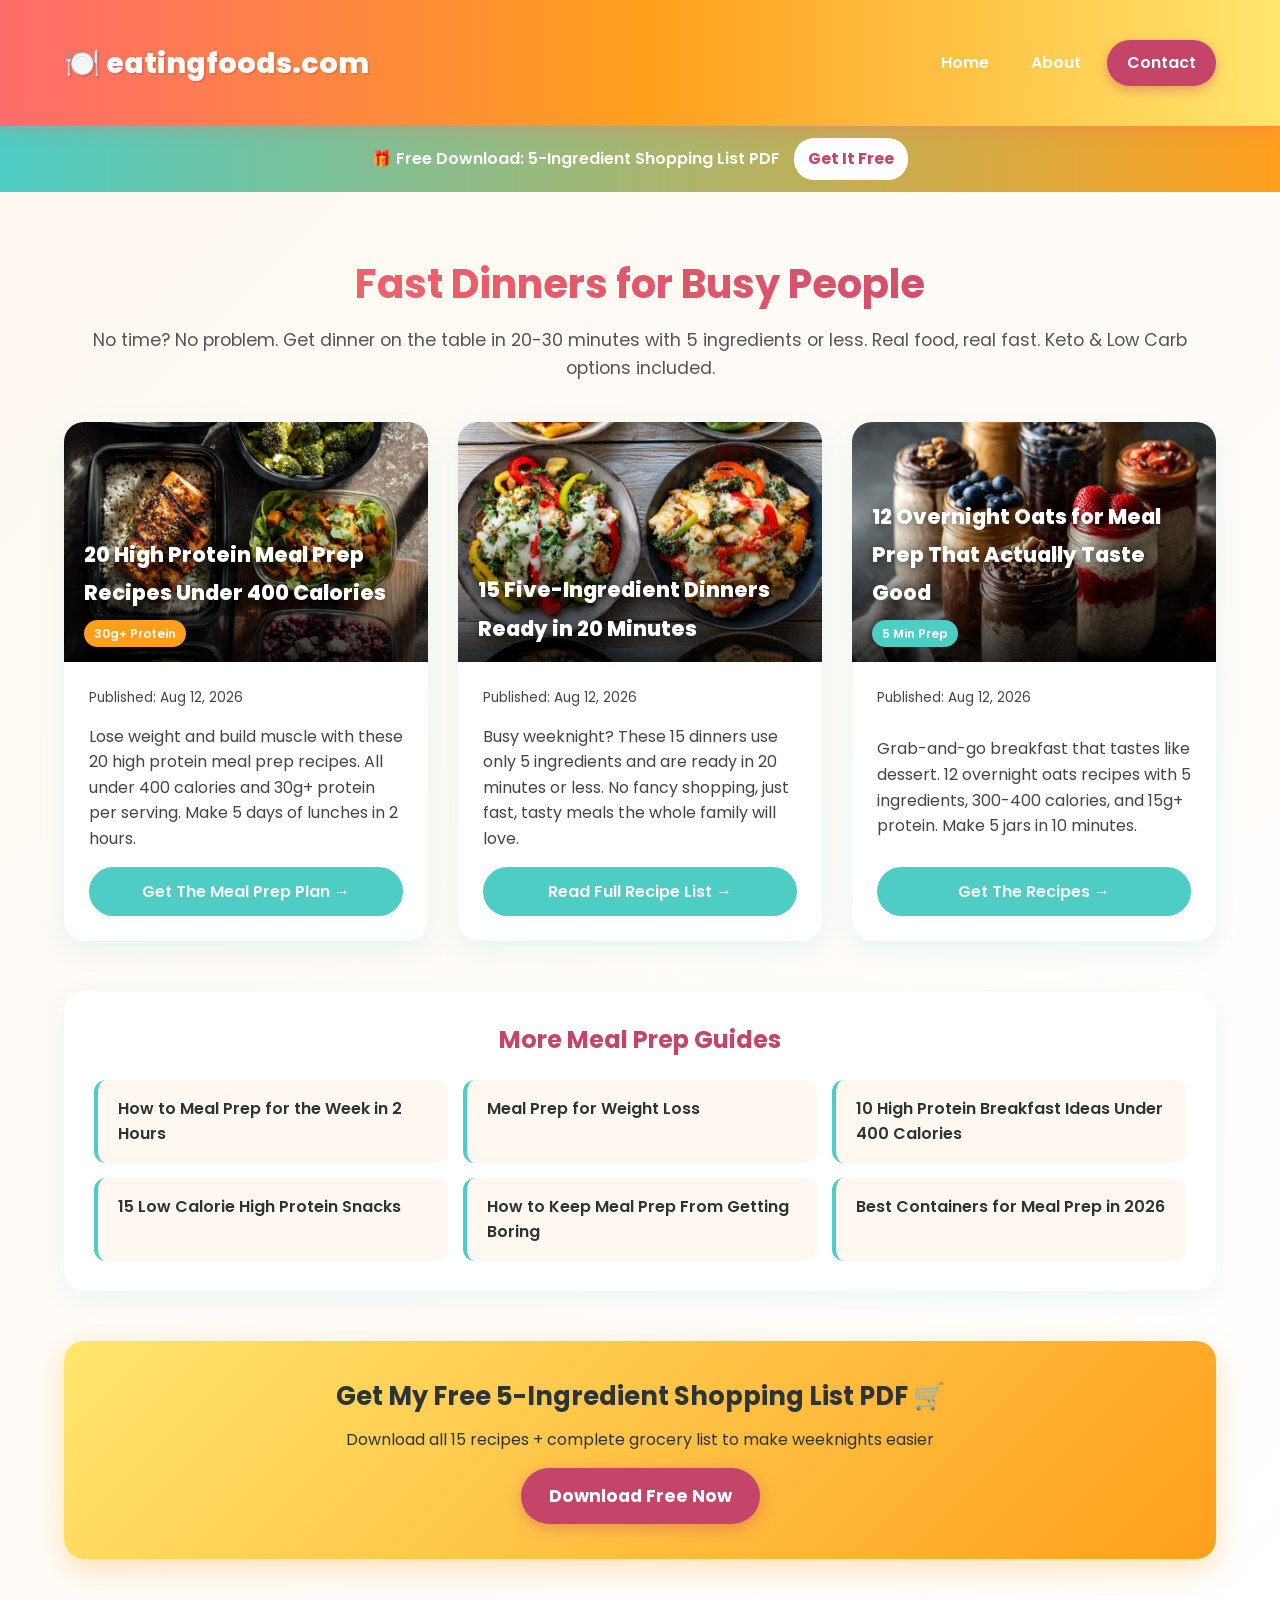
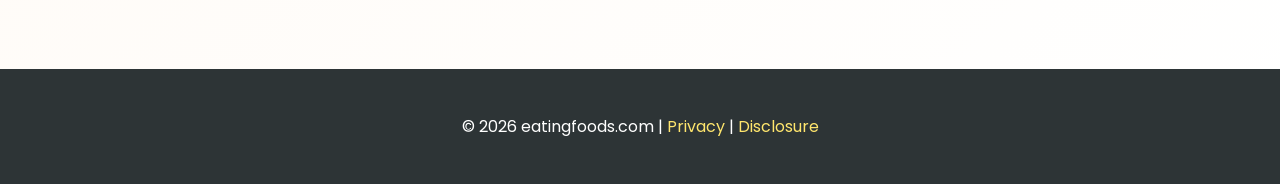
==== commit c2e72195: "Add files via upload" ====
--- a/index.html
+++ b/index.html
@@ -265,6 +265,40 @@
     }
     .post-card .btn:hover { background: var(--peach); transform: scale(1.05); }
 
+    .guides-section {
+      margin: 50px 0;
+      padding: 30px;
+      background: white;
+      border-radius: 20px;
+      box-shadow: 0 8px 25px rgba(78, 205, 196, 0.1);
+    }
+    .guides-section h2 {
+      text-align: center;
+      margin-bottom: 20px;
+      color: var(--berry);
+    }
+    .guides-list {
+      display: grid;
+      grid-template-columns: repeat(auto-fit, minmax(280px, 1fr));
+      gap: 15px;
+    }
+    .guides-list a {
+      display: block;
+      padding: 16px 20px;
+      background: var(--cream);
+      border-radius: 12px;
+      text-decoration: none;
+      color: var(--dark);
+      font-weight: 600;
+      border-left: 4px solid var(--mint);
+      transition: all 0.2s ease;
+      min-height: 44px;
+    }
+    .guides-list a:hover {
+      background: var(--lemon);
+      transform: translateX(4px);
+    }
+
     .cta {
       background: linear-gradient(135deg, var(--lemon), var(--peach));
       padding: 35px;
@@ -359,13 +393,13 @@
         <div class="post-image">
           <img src="images/15-Five-Ingredient-Dinners-Ready-in-20-Minutes.jpg" alt="15 five ingredient dinners ready in 20 minutes on a table" loading="lazy">
           <div class="post-title-overlay">
-            <h2><a href="15 Five-ingredient Dinners Ready in 20 minutes.html">15 Five-Ingredient Dinners Ready in 20 Minutes</a></h2>
+            <h2><a href="15-Five-ingredient-Dinners-Ready-in-20-minutes.html">15 Five-Ingredient Dinners Ready in 20 Minutes</a></h2>
           </div>
         </div>
         <div class="post-content">
           <p class="meta">Published: Aug 12, 2026</p>
           <p>Busy weeknight? These 15 dinners use only 5 ingredients and are ready in 20 minutes or less. No fancy shopping, just fast, tasty meals the whole family will love.</p>
-          <a href="15 Five-ingredient Dinners Ready in 20 minutes.html" class="btn">Read Full Recipe List →</a>
+          <a href="15-Five-ingredient-Dinners-Ready-in-20-minutes.html" class="btn">Read Full Recipe List →</a>
         </div>
       </article>
 
@@ -386,6 +420,18 @@
 
     </div>
 
+    <div class="guides-section">
+      <h2>More Meal Prep Guides</h2>
+      <div class="guides-list">
+        <a href="how-to-meal-prep-for-the-week.html">How to Meal Prep for the Week in 2 Hours</a>
+        <a href="meal-prep-for-weight-loss.html">Meal Prep for Weight Loss</a>
+        <a href="high-protein-breakfast-ideas.html">10 High Protein Breakfast Ideas Under 400 Calories</a>
+        <a href="low-calorie-high-protein-snacks.html">15 Low Calorie High Protein Snacks</a>
+        <a href="how-to-keep-meal-prep-from-getting-boring.html">How to Keep Meal Prep From Getting Boring</a>
+        <a href="best-containers-for-meal-prep.html">Best Containers for Meal Prep in 2026</a>
+      </div>
+    </div>
+
     <div class="cta">
       <h3>Get My Free 5-Ingredient Shopping List PDF 🛒</h3>
       <p>Download all 15 recipes + complete grocery list to make weeknights easier</p>
@@ -399,4 +445,4 @@
     </div>
   </footer>
 </body>
-</html>
+</html>
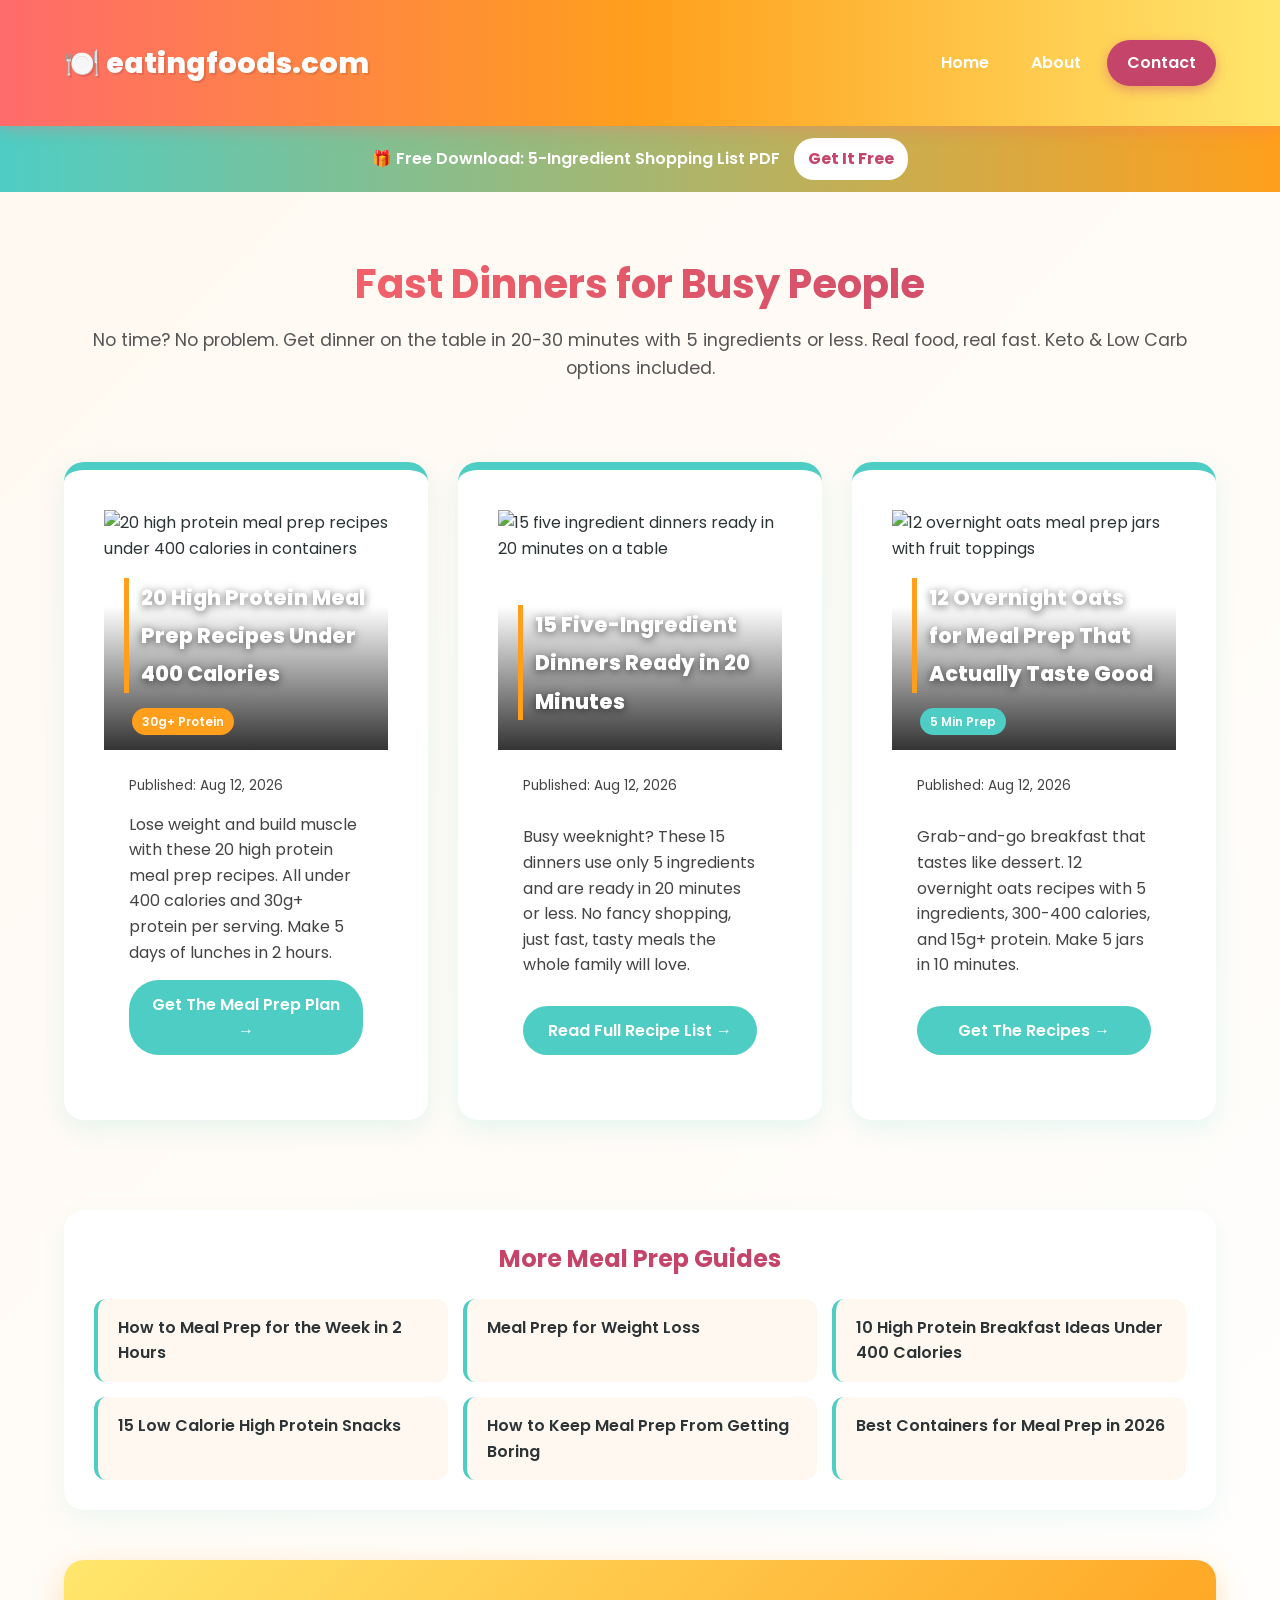
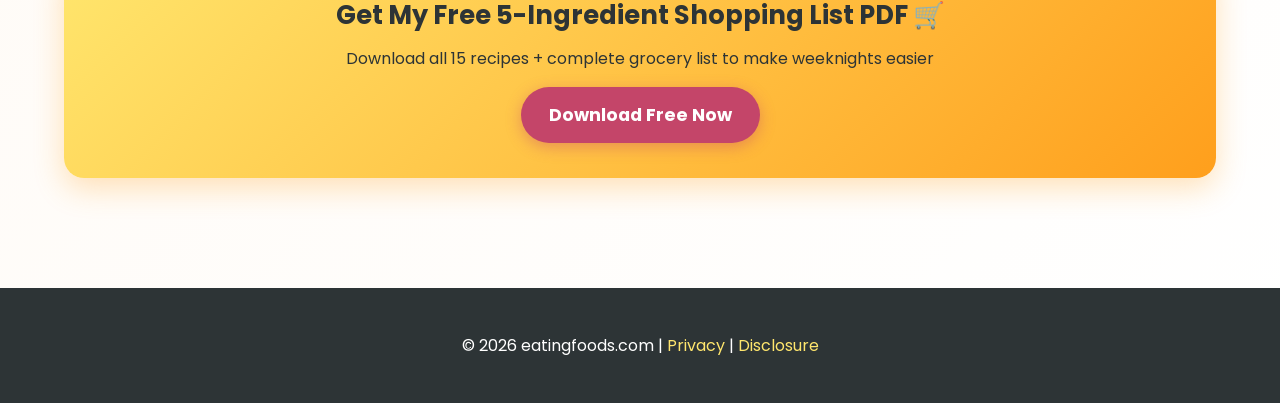
==== commit 0263b5d3: "Add files via upload" ====
--- a/index.html
+++ b/index.html
@@ -30,319 +30,9 @@
   }
   </script>
   <link href="https://fonts.googleapis.com/css2?family=Poppins:wght@400;600;800&display=swap" rel="stylesheet">
+  <link rel="stylesheet" href="styles.css">
 
-  <style>
-    :root {
-      --tomato: #FF6B6B;
-      --lemon: #FFE66D;
-      --mint: #4ECDC4;
-      --peach: #FF9F1C;
-      --berry: #C44569;
-      --cream: #FFF8F0;
-      --dark: #2D3436;
-    }
-
-    * { margin: 0; padding: 0; box-sizing: border-box; }
-
-    body {
-      font-family: 'Poppins', 'Segoe UI', sans-serif;
-      background: linear-gradient(135deg, var(--cream) 0%, #FFFFFF 100%);
-      color: var(--dark);
-      line-height: 1.6;
-    }
-
-    .container {
-      width: 90%;
-      max-width: 1200px;
-      margin: 0 auto;
-      padding: 20px 0;
-    }
-
-    header {
-      background: linear-gradient(90deg, var(--tomato), var(--peach), var(--lemon));
-      padding: 20px 0;
-      box-shadow: 0 4px 15px rgba(255, 107, 107, 0.3);
-      position: sticky;
-      top: 0;
-      z-index: 100;
-    }
-
-    .logo {
-      font-size: 1.8rem;
-      font-weight: 800;
-      color: white;
-      text-decoration: none;
-      text-shadow: 2px 2px 0px rgba(0,0,0,0.1);
-    }
-
-    header .container {
-      display: flex;
-      justify-content: space-between;
-      align-items: center;
-    }
-
-    nav { display: flex; gap: 10px; align-items: center; }
-    nav a {
-      color: white;
-      text-decoration: none;
-      font-weight: 600;
-      padding: 10px 16px;
-      border-radius: 20px;
-      transition: all 0.3s ease;
-      min-height: 44px;
-      display: flex;
-      align-items: center;
-    }
-    nav a:hover { background: rgba(255,255,255,0.25); transform: translateY(-2px); }
-    nav a.btn-contact {
-      background: var(--berry);
-      color: white;
-      padding: 10px 20px;
-      border-radius: 30px;
-      box-shadow: 0 4px 12px rgba(196, 69, 105, 0.4);
-    }
-    nav a.btn-contact:hover { background: var(--tomato); transform: translateY(-2px) scale(1.05); }
-
-    .announce-bar {
-      background: linear-gradient(90deg, var(--mint), var(--peach));
-      padding: 12px 0;
-      text-align: center;
-      color: white;
-      font-weight: 600;
-    }
-    .announce-bar a {
-      background: white;
-      color: var(--berry);
-      padding: 8px 14px;
-      border-radius: 20px;
-      text-decoration: none;
-      margin-left: 10px;
-      font-weight: 700;
-      transition: all 0.3s ease;
-      display: inline-block;
-    }
-    .announce-bar a:hover { background: var(--lemon); transform: scale(1.05); }
-
-    main h1 {
-      font-size: 2.5rem;
-      text-align: center;
-      margin: 40px 0 10px;
-      background: linear-gradient(90deg, var(--tomato), var(--berry));
-      -webkit-background-clip: text;
-      -webkit-text-fill-color: transparent;
-      background-clip: text;
-    }
-
-    main > p {
-      text-align: center;
-      font-size: 1.1rem;
-      color: #555;
-      margin-bottom: 40px;
-    }
-
-    .post-grid {
-      display: grid;
-      grid-template-columns: repeat(auto-fit, minmax(320px, 1fr));
-      gap: 30px;
-      margin-bottom: 50px;
-    }
-
-    .post-card {
-      background: white;
-      border-radius: 20px;
-      overflow: hidden;
-      box-shadow: 0 8px 25px rgba(78, 205, 196, 0.15);
-      transition: transform 0.3s ease, box-shadow 0.3s ease;
-      display: flex;
-      flex-direction: column;
-    }
-
-    .post-card:hover {
-      transform: translateY(-8px);
-      box-shadow: 0 12px 35px rgba(255, 107, 107, 0.25);
-    }
-
-    .post-image {
-      position: relative;
-      width: 100%;
-      height: 240px;
-      overflow: hidden;
-    }
-
-    .post-card img {
-      width: 100%;
-      height: 100%;
-      object-fit: cover;
-      display: block;
-      transition: transform 0.4s ease;
-    }
-
-    .post-card:hover img {
-      transform: scale(1.05);
-    }
-
-    .post-image::after {
-      content: '';
-      position: absolute;
-      bottom: 0;
-      left: 0;
-      right: 0;
-      height: 60%;
-      background: linear-gradient(to top, rgba(0,0,0,0.8) 0%, rgba(0,0,0,0) 100%);
-    }
-
-    .post-title-overlay {
-      position: absolute;
-      bottom: 15px;
-      left: 20px;
-      right: 20px;
-      z-index: 2;
-      color: white;
-    }
-
-    .post-title-overlay h2 a {
-      color: white;
-      text-decoration: none;
-      font-size: 1.3rem;
-      font-weight: 800;
-      line-height: 1.3;
-      text-shadow: 0 2px 8px rgba(0,0,0,0.6);
-    }
-
-    .post-title-overlay h2 a:hover {
-      color: var(--lemon);
-    }
-
-    .post-title-overlay .badge {
-      margin-left: 0;
-      margin-top: 8px;
-      display: inline-block;
-    }
-
-    .post-content {
-      padding: 25px;
-      flex-grow: 1;
-      display: flex;
-      flex-direction: column;
-    }
-
-    .meta {
-      color: #888;
-      font-size: 0.85rem;
-      margin-bottom: 12px;
-    }
-
-    .badge {
-      display: inline-block;
-      background: var(--mint);
-      color: white;
-      font-size: 0.75rem;
-      font-weight: 600;
-      padding: 4px 10px;
-      border-radius: 15px;
-      margin-left: 8px;
-    }
-    .badge.protein { background: var(--peach); }
-
-    .post-card p {
-      flex-grow: 1;
-      margin-bottom: 15px;
-      color: #444;
-    }
-
-    .post-card .btn {
-      display: inline-block;
-      margin-top: auto;
-      background: var(--mint);
-      color: white;
-      padding: 12px 20px;
-      border-radius: 30px;
-      text-decoration: none;
-      font-weight: 600;
-      text-align: center;
-      transition: all 0.3s ease;
-      min-height: 44px;
-    }
-    .post-card .btn:hover { background: var(--peach); transform: scale(1.05); }
-
-    .guides-section {
-      margin: 50px 0;
-      padding: 30px;
-      background: white;
-      border-radius: 20px;
-      box-shadow: 0 8px 25px rgba(78, 205, 196, 0.1);
-    }
-    .guides-section h2 {
-      text-align: center;
-      margin-bottom: 20px;
-      color: var(--berry);
-    }
-    .guides-list {
-      display: grid;
-      grid-template-columns: repeat(auto-fit, minmax(280px, 1fr));
-      gap: 15px;
-    }
-    .guides-list a {
-      display: block;
-      padding: 16px 20px;
-      background: var(--cream);
-      border-radius: 12px;
-      text-decoration: none;
-      color: var(--dark);
-      font-weight: 600;
-      border-left: 4px solid var(--mint);
-      transition: all 0.2s ease;
-      min-height: 44px;
-    }
-    .guides-list a:hover {
-      background: var(--lemon);
-      transform: translateX(4px);
-    }
-
-    .cta {
-      background: linear-gradient(135deg, var(--lemon), var(--peach));
-      padding: 35px;
-      border-radius: 20px;
-      text-align: center;
-      margin: 50px 0;
-      box-shadow: 0 10px 30px rgba(255, 159, 28, 0.3);
-    }
-    .cta h3 { font-size: 1.6rem; color: var(--dark); margin-bottom: 10px; }
-    .cta a {
-      display: inline-block;
-      margin-top: 15px;
-      background: var(--berry);
-      color: white;
-      padding: 14px 28px;
-      border-radius: 50px;
-      text-decoration: none;
-      font-weight: 700;
-      font-size: 1.1rem;
-      box-shadow: 0 4px 15px rgba(196, 69, 105, 0.4);
-      transition: all 0.3s ease;
-      min-height: 48px;
-    }
-    .cta a:hover { background: var(--tomato); transform: translateY(-3px); }
-
-    footer {
-      background: var(--dark);
-      color: white;
-      text-align: center;
-      padding: 25px 0;
-      margin-top: 40px;
-    }
-    footer a { color: var(--lemon); text-decoration: none; }
-    footer a:hover { text-decoration: underline; }
-
-    @media (max-width: 768px) {
-      main h1 { font-size: 2rem; }
-      header .container { flex-direction: column; gap: 15px; }
-      nav { flex-wrap: wrap; justify-content: center; }
-      .post-grid { grid-template-columns: 1fr; gap: 20px; }
-      .post-title-overlay h2 a { font-size: 1.1rem; }
-      .announce-bar { font-size: 0.95rem; padding: 10px; }
-    }
-  </style>
+  
 <script async src="https://www.googletagmanager.com/gtag/js?id=G-RNJBMH4K9X"></script>
 <script>
   window.dataLayer = window.dataLayer || [];
--- a/styles.css
+++ b/styles.css
@@ -0,0 +1,318 @@
+:root {
+  --tomato: #FF6B6B;
+  --lemon: #FFE66D;
+  --mint: #4ECDC4;
+  --peach: #FF9F1C;
+  --berry: #C44569;
+  --cream: #FFF8F0;
+  --dark: #2D3436;
+}
+
+* { margin: 0; padding: 0; box-sizing: border-box; }
+
+body {
+  font-family: 'Poppins', 'Segoe UI', sans-serif;
+  background: linear-gradient(135deg, var(--cream) 0%, #FFFFFF 100%);
+  color: var(--dark);
+  line-height: 1.6;
+}
+
+.container {
+  width: 90%;
+  max-width: 1200px;
+  margin: 0 auto;
+  padding: 20px 0;
+}
+
+header {
+  background: linear-gradient(90deg, var(--tomato), var(--peach), var(--lemon));
+  padding: 20px 0;
+  box-shadow: 0 4px 15px rgba(255, 107, 107, 0.3);
+  position: sticky;
+  top: 0;
+  z-index: 100;
+}
+
+.logo {
+  font-size: 1.8rem;
+  font-weight: 800;
+  color: white;
+  text-decoration: none;
+  text-shadow: 2px 2px 0px rgba(0,0,0,0.1);
+}
+
+header .container {
+  display: flex;
+  justify-content: space-between;
+  align-items: center;
+}
+
+nav { display: flex; gap: 10px; align-items: center; }
+nav a {
+  color: white;
+  text-decoration: none;
+  font-weight: 600;
+  padding: 10px 16px;
+  border-radius: 20px;
+  transition: all 0.3s ease;
+  min-height: 44px;
+  display: flex;
+  align-items: center;
+}
+nav a:hover { background: rgba(255,255,255,0.25); transform: translateY(-2px); }
+nav a.btn-contact {
+  background: var(--berry);
+  color: white;
+  padding: 10px 20px;
+  border-radius: 30px;
+  box-shadow: 0 4px 12px rgba(196, 69, 105, 0.4);
+}
+nav a.btn-contact:hover { background: var(--tomato); transform: translateY(-2px) scale(1.05); }
+
+.announce-bar {
+  background: linear-gradient(90deg, var(--mint), var(--peach));
+  padding: 12px 0;
+  text-align: center;
+  color: white;
+  font-weight: 600;
+}
+.announce-bar a {
+  background: white;
+  color: var(--berry);
+  padding: 8px 14px;
+  border-radius: 20px;
+  text-decoration: none;
+  margin-left: 10px;
+  font-weight: 700;
+  transition: all 0.3s ease;
+  display: inline-block;
+}
+.announce-bar a:hover { background: var(--lemon); transform: scale(1.05); }
+
+main h1 {
+  font-size: 2.5rem;
+  text-align: center;
+  margin: 40px 0 10px;
+  background: linear-gradient(90deg, var(--tomato), var(--berry));
+  -webkit-background-clip: text;
+  -webkit-text-fill-color: transparent;
+  background-clip: text;
+}
+
+main > p {
+  text-align: center;
+  font-size: 1.1rem;
+  color: #555;
+  margin-bottom: 40px;
+}
+
+.post-grid {
+  display: grid;
+  grid-template-columns: repeat(auto-fit, minmax(320px, 1fr));
+  gap: 30px;
+  margin-bottom: 50px;
+}
+
+.post-card {
+  background: white;
+  border-radius: 20px;
+  overflow: hidden;
+  box-shadow: 0 8px 25px rgba(78, 205, 196, 0.15);
+  transition: transform 0.3s ease, box-shadow 0.3s ease;
+  display: flex;
+  flex-direction: column;
+}
+
+.post-card:hover {
+  transform: translateY(-8px);
+  box-shadow: 0 12px 35px rgba(255, 107, 107, 0.25);
+}
+
+.post-image {
+  position: relative;
+  width: 100%;
+  height: 240px;
+  overflow: hidden;
+}
+
+.post-card img {
+  width: 100%;
+  height: 100%;
+  object-fit: cover;
+  display: block;
+  transition: transform 0.4s ease;
+}
+
+.post-card:hover img {
+  transform: scale(1.05);
+}
+
+.post-image::after {
+  content: '';
+  position: absolute;
+  bottom: 0;
+  left: 0;
+  right: 0;
+  height: 60%;
+  background: linear-gradient(to top, rgba(0,0,0,0.8) 0%, rgba(0,0,0,0) 100%);
+}
+
+.post-title-overlay {
+  position: absolute;
+  bottom: 15px;
+  left: 20px;
+  right: 20px;
+  z-index: 2;
+  color: white;
+}
+
+.post-title-overlay h2 a {
+  color: white;
+  text-decoration: none;
+  font-size: 1.3rem;
+  font-weight: 800;
+  line-height: 1.3;
+  text-shadow: 0 2px 8px rgba(0,0,0,0.6);
+}
+
+.post-title-overlay h2 a:hover {
+  color: var(--lemon);
+}
+
+.badge {
+  display: inline-block;
+  background: var(--mint);
+  color: white;
+  font-size: 0.75rem;
+  font-weight: 600;
+  padding: 4px 10px;
+  border-radius: 15px;
+  margin-left: 8px;
+}
+.badge.protein { background: var(--peach); }
+
+.post-content {
+  padding: 25px;
+  flex-grow: 1;
+  display: flex;
+  flex-direction: column;
+}
+
+.meta {
+  color: #888;
+  font-size: 0.85rem;
+  margin-bottom: 12px;
+}
+
+.post-card p {
+  flex-grow: 1;
+  margin-bottom: 15px;
+  color: #444;
+}
+
+.post-card .btn {
+  display: inline-block;
+  margin-top: auto;
+  background: var(--mint);
+  color: white;
+  padding: 12px 20px;
+  border-radius: 30px;
+  text-decoration: none;
+  font-weight: 600;
+  text-align: center;
+  transition: all 0.3s ease;
+  min-height: 44px;
+}
+.post-card .btn:hover { background: var(--peach); transform: scale(1.05); }
+
+.guides-section {
+  margin: 50px 0;
+  padding: 30px;
+  background: white;
+  border-radius: 20px;
+  box-shadow: 0 8px 25px rgba(78, 205, 196, 0.1);
+}
+.guides-section h2 {
+  text-align: center;
+  margin-bottom: 20px;
+  color: var(--berry);
+}
+.guides-list {
+  display: grid;
+  grid-template-columns: repeat(auto-fit, minmax(280px, 1fr));
+  gap: 15px;
+}
+.guides-list a {
+  display: block;
+  padding: 16px 20px;
+  background: var(--cream);
+  border-radius: 12px;
+  text-decoration: none;
+  color: var(--dark);
+  font-weight: 600;
+  border-left: 4px solid var(--mint);
+  transition: all 0.2s ease;
+  min-height: 44px;
+}
+.guides-list a:hover {
+  background: var(--lemon);
+  transform: translateX(4px);
+}
+
+.cta {
+  background: linear-gradient(135deg, var(--lemon), var(--peach));
+  padding: 35px;
+  border-radius: 20px;
+  text-align: center;
+  margin: 50px 0;
+  box-shadow: 0 10px 30px rgba(255, 159, 28, 0.3);
+}
+.cta h3 { font-size: 1.6rem; color: var(--dark); margin-bottom: 10px; }
+.cta a {
+  display: inline-block;
+  margin-top: 15px;
+  background: var(--berry);
+  color: white;
+  padding: 14px 28px;
+  border-radius: 50px;
+  text-decoration: none;
+  font-weight: 700;
+  font-size: 1.1rem;
+  box-shadow: 0 4px 15px rgba(196, 69, 105, 0.4);
+  transition: all 0.3s ease;
+  min-height: 48px;
+}
+.cta a:hover { background: var(--tomato); transform: translateY(-3px); }
+
+footer {
+  background: var(--dark);
+  color: white;
+  text-align: center;
+  padding: 25px 0;
+  margin-top: 40px;
+}
+footer a { color: var(--lemon); text-decoration: none; }
+footer a:hover { text-decoration: underline; }
+
+/* Article pages */
+article {
+  background: white;
+  border-radius: 20px;
+  padding: 40px;
+  margin: 40px auto;
+  border-top: 8px solid var(--mint);
+  max-width: 900px;
+}
+article h1 { font-size: 2.2rem; margin-bottom: 15px; color: var(--berry); }
+article h2 { color: var(--berry); margin: 30px 0 15px; border-left: 5px solid var(--peach); padding-left: 12px; }
+.intro-box { background: #FFF9E6; border-left: 6px solid var(--peach); padding: 20px; margin: 25px 0; border-radius: 12px; }
+
+@media (max-width: 768px) {
+  main h1 { font-size: 2rem; }
+  header .container { flex-direction: column; gap: 15px; }
+  nav { flex-wrap: wrap; justify-content: center; }
+  .post-grid { grid-template-columns: 1fr; gap: 20px; }
+  .post-title-overlay h2 a { font-size: 1.1rem; }
+  .announce-bar { font-size: 0.95rem; padding: 10px; }
+  article { padding: 25px; }
+}
